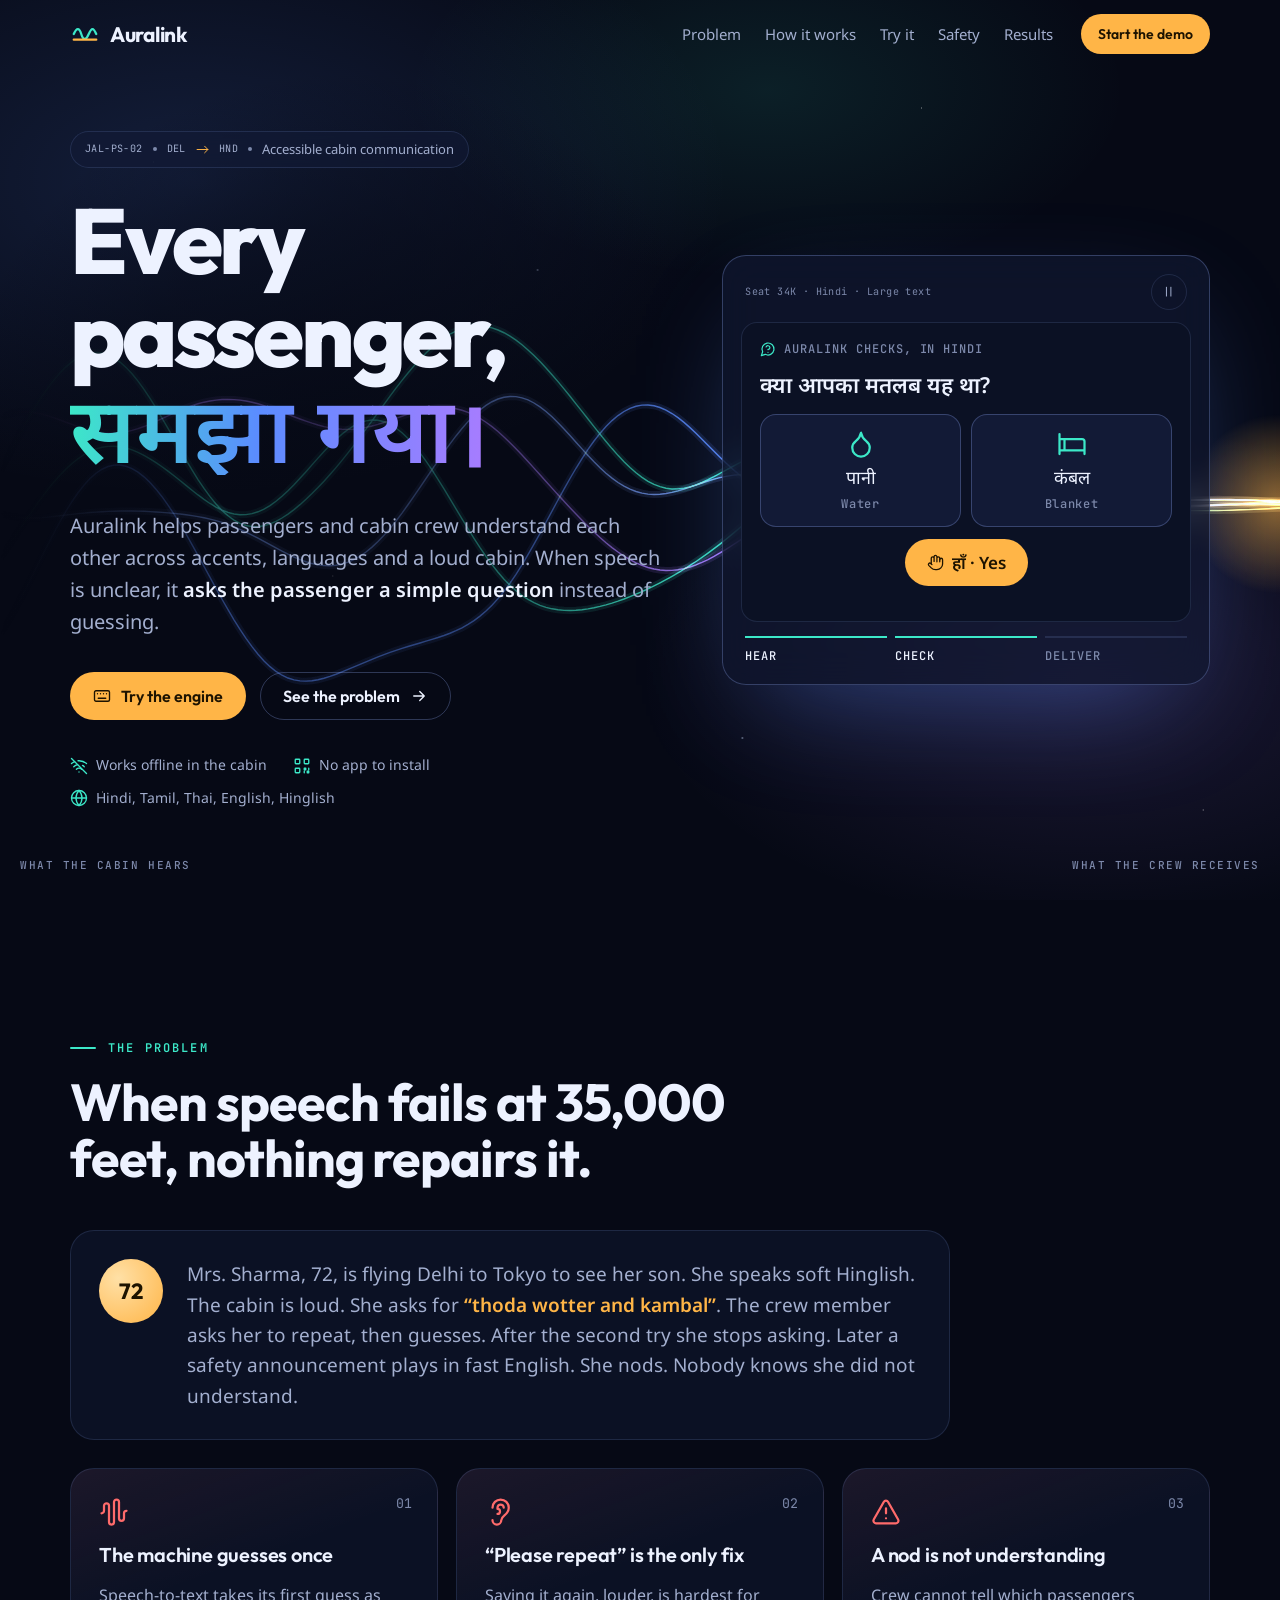
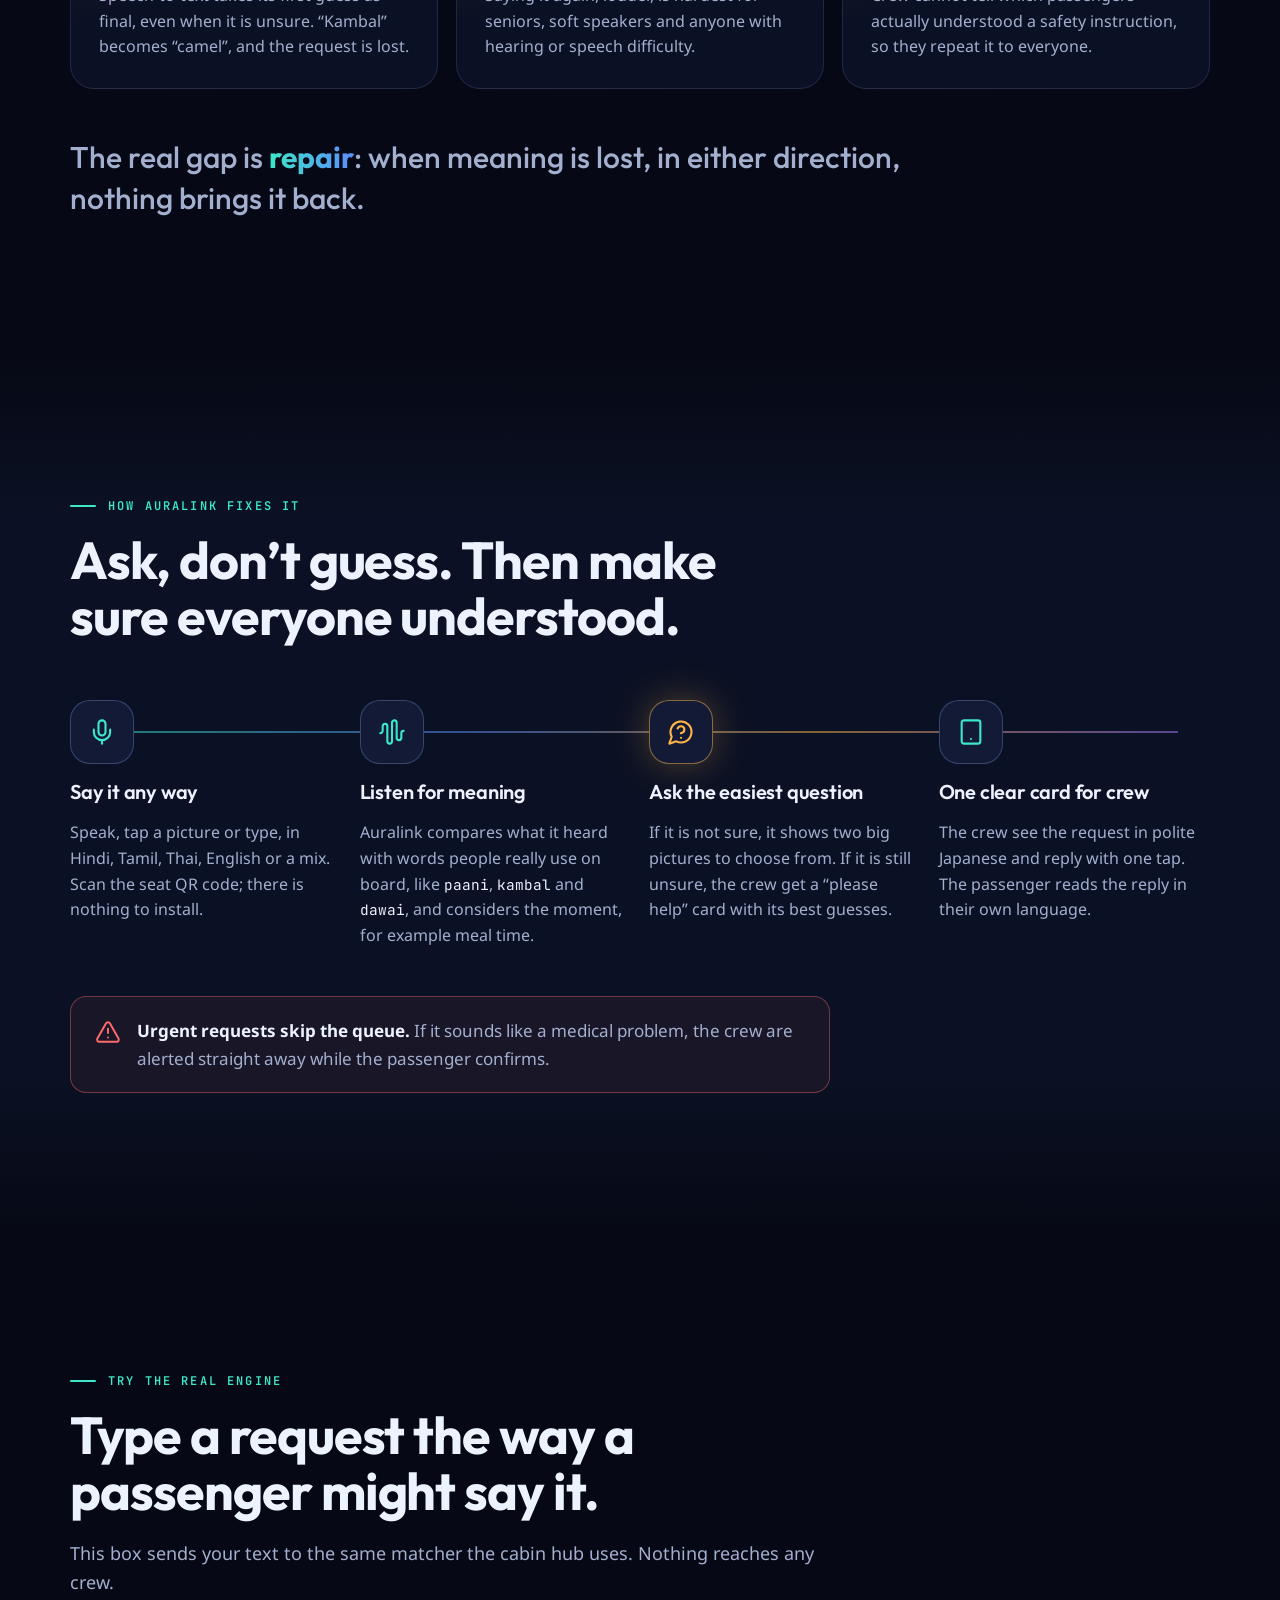
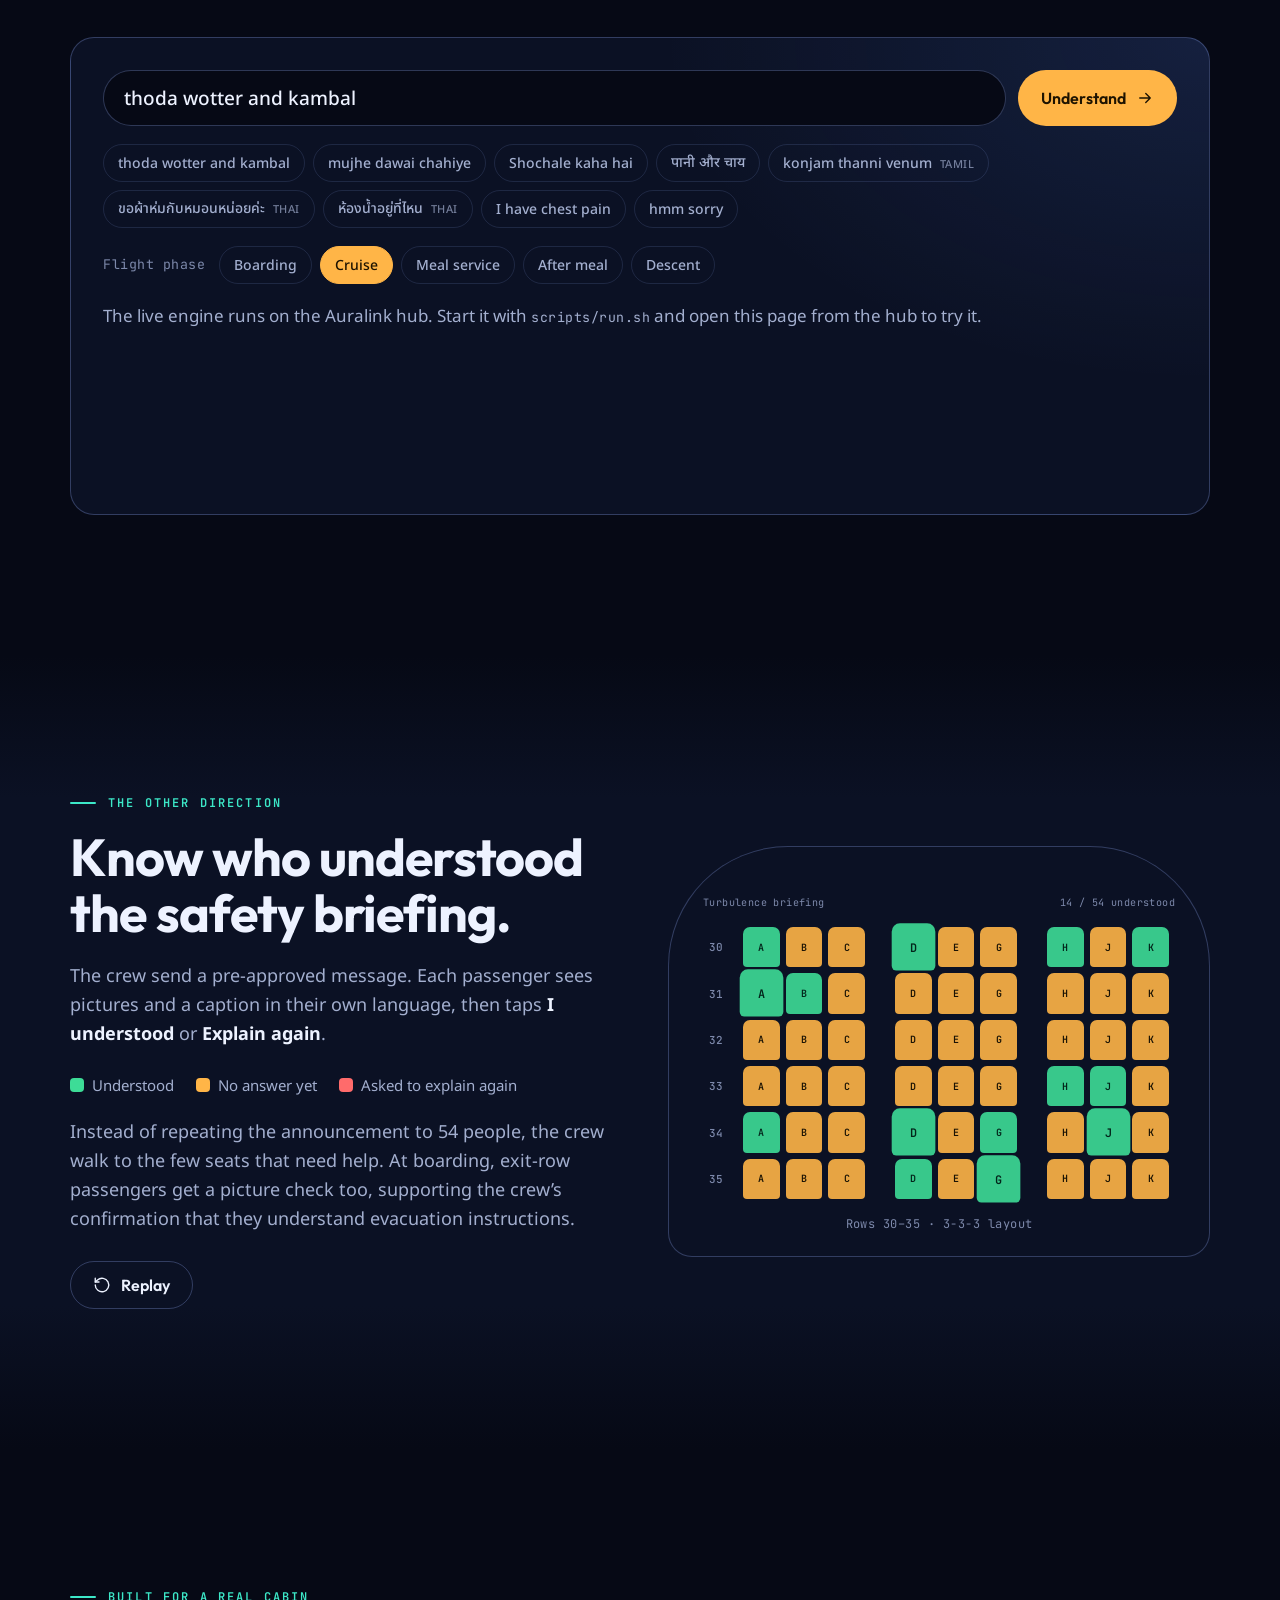
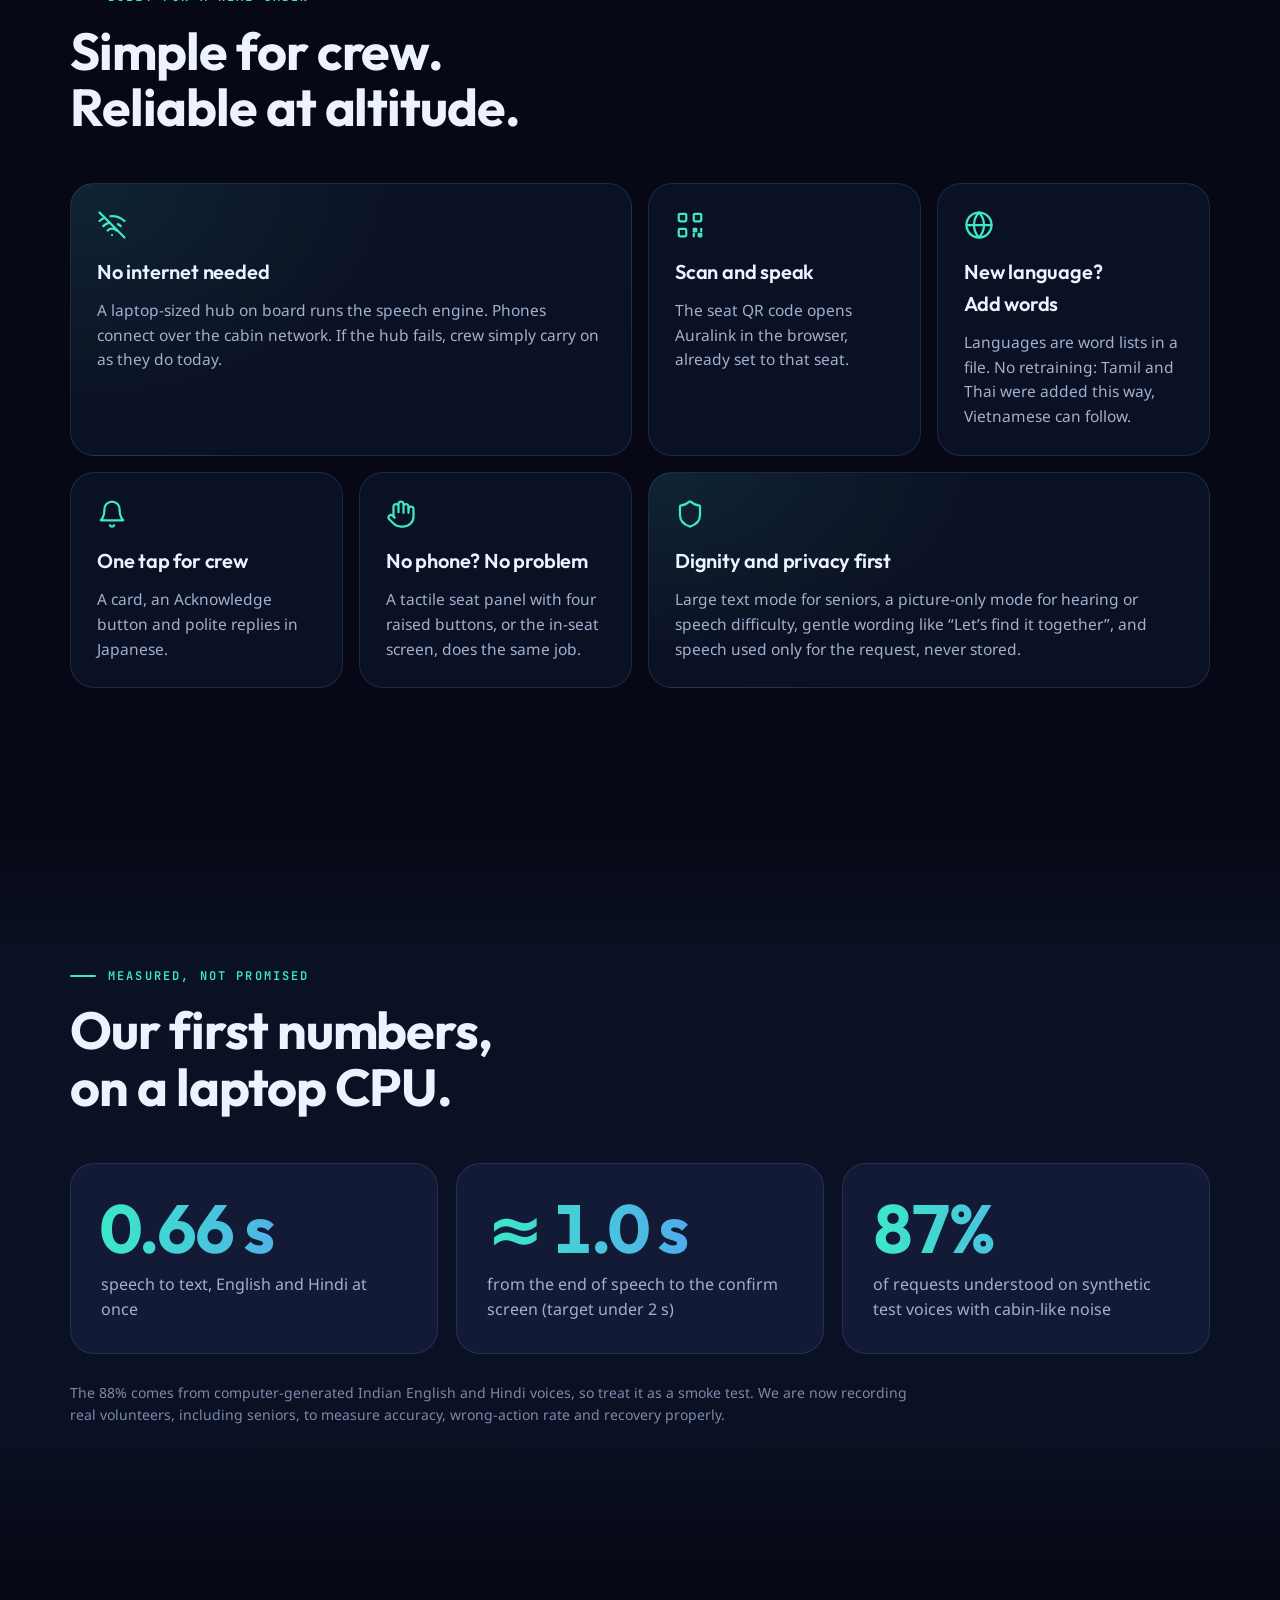
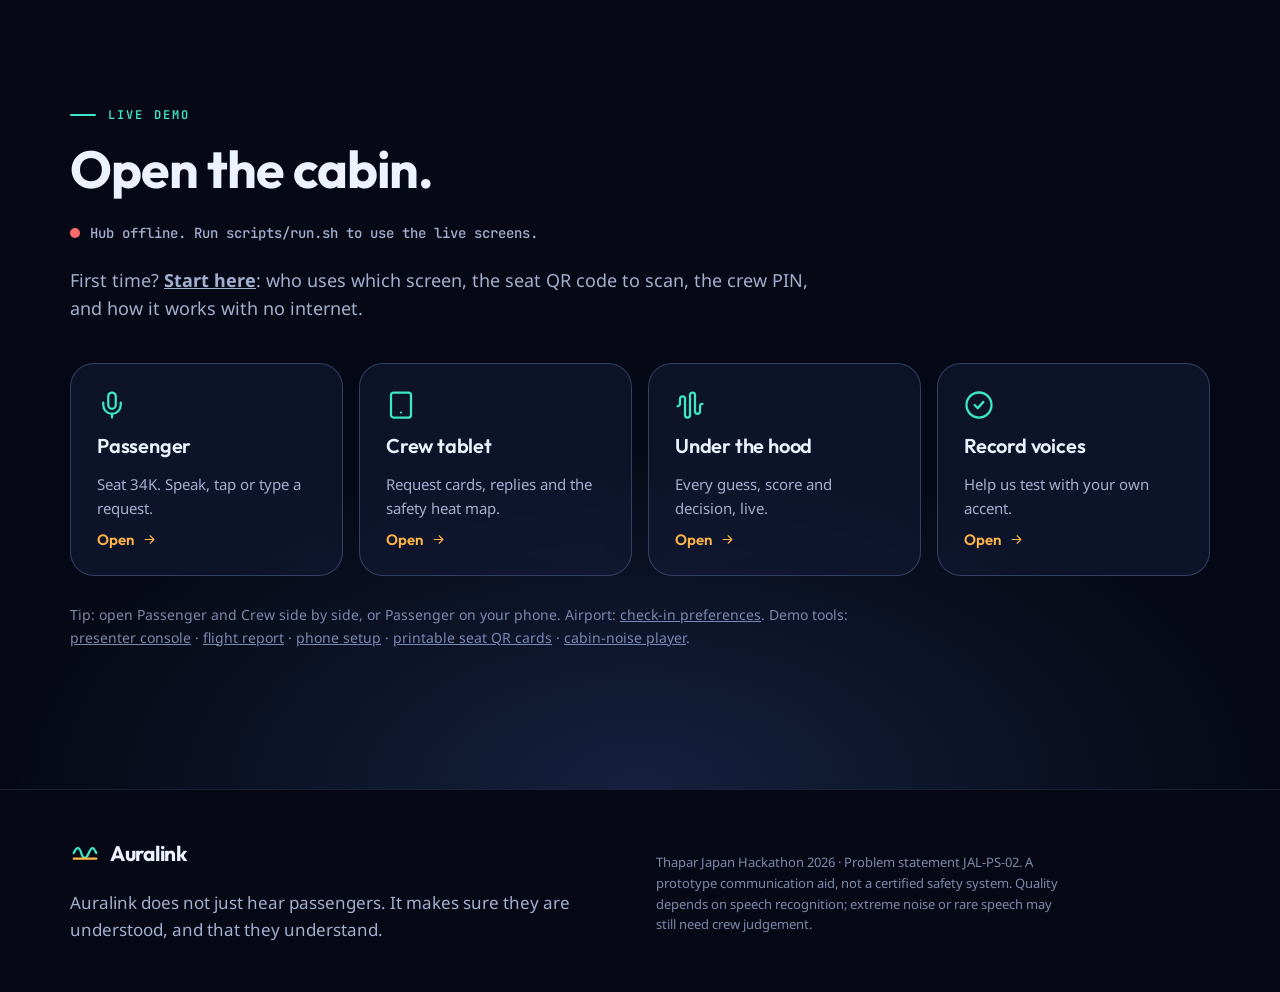
==== apps/index.html @ ac478759 "Initial commit Co-Authored-By: Claude Opus 5.5 <noreply@anthropic.com>" ====
<!doctype html>
<html lang="en">
<head>
  <meta charset="utf-8">
  <meta name="viewport" content="width=device-width, initial-scale=1, viewport-fit=cover">
  <title>Auralink · Every passenger, understood</title>
  <meta name="description" content="Auralink helps airline passengers and cabin crew understand each other across accents, languages and cabin noise. When speech is unclear, it asks instead of guessing.">
  <meta name="theme-color" content="#060915">
  <link rel="stylesheet" href="fonts/fonts.css">
  <link rel="stylesheet" href="landing.css">
</head>
<body>

<!-- icon sprite (Lucide-style strokes) -->
<svg width="0" height="0" style="position:absolute" aria-hidden="true">
  <defs>
    <symbol id="i-mic" viewBox="0 0 24 24"><path d="M12 2a3 3 0 0 0-3 3v7a3 3 0 0 0 6 0V5a3 3 0 0 0-3-3Z"/><path d="M19 10v2a7 7 0 0 1-14 0v-2"/><path d="M12 19v3"/></symbol>
    <symbol id="i-grid" viewBox="0 0 24 24"><rect x="3" y="3" width="7" height="7" rx="1.5"/><rect x="14" y="3" width="7" height="7" rx="1.5"/><rect x="3" y="14" width="7" height="7" rx="1.5"/><rect x="14" y="14" width="7" height="7" rx="1.5"/></symbol>
    <symbol id="i-keyboard" viewBox="0 0 24 24"><rect x="2" y="5" width="20" height="14" rx="2"/><path d="M6 9h.01M10 9h.01M14 9h.01M18 9h.01M7 15h10"/></symbol>
    <symbol id="i-wave" viewBox="0 0 24 24"><path d="M2 13a2 2 0 0 0 2-2V7a2 2 0 0 1 4 0v13a2 2 0 0 0 4 0V4a2 2 0 0 1 4 0v13a2 2 0 0 0 4 0v-4a2 2 0 0 1 2-2"/></symbol>
    <symbol id="i-question" viewBox="0 0 24 24"><path d="M7.9 20A9 9 0 1 0 4 16.1L2 22Z"/><path d="M9.1 9a3 3 0 0 1 5.8 1c0 2-3 3-3 3"/><path d="M12 17h.01"/></symbol>
    <symbol id="i-check" viewBox="0 0 24 24"><circle cx="12" cy="12" r="10"/><path d="m8.5 12 2.5 2.5 4.5-5"/></symbol>
    <symbol id="i-tablet" viewBox="0 0 24 24"><rect x="4" y="2" width="16" height="20" rx="2"/><path d="M12 18h.01"/></symbol>
    <symbol id="i-wifi-off" viewBox="0 0 24 24"><path d="M12 20h.01"/><path d="M8.5 16.4a5 5 0 0 1 7 0"/><path d="M2 8.8a15 15 0 0 1 4.2-2.6"/><path d="M22 8.8A15 15 0 0 0 10.7 5"/><path d="M5 12.9a10 10 0 0 1 5.2-2.8"/><path d="M19 12.9a10 10 0 0 0-2.3-1.6"/><path d="m2 2 20 20"/></symbol>
    <symbol id="i-qr" viewBox="0 0 24 24"><rect x="3" y="3" width="6" height="6" rx="1"/><rect x="15" y="3" width="6" height="6" rx="1"/><rect x="3" y="15" width="6" height="6" rx="1"/><path d="M15 15h2v2h-2zM19 19h2v2h-2zM15 19v2M21 15v2"/></symbol>
    <symbol id="i-globe" viewBox="0 0 24 24"><circle cx="12" cy="12" r="10"/><path d="M12 2a14.5 14.5 0 0 0 0 20 14.5 14.5 0 0 0 0-20"/><path d="M2 12h20"/></symbol>
    <symbol id="i-shield" viewBox="0 0 24 24"><path d="M20 13c0 5-3.5 7.5-7.7 9a1 1 0 0 1-.6 0C7.5 20.5 4 18 4 13V6a1 1 0 0 1 1-1c2 0 4.5-1.2 6.2-2.7a1.2 1.2 0 0 1 1.6 0C14.5 3.8 17 5 19 5a1 1 0 0 1 1 1z"/></symbol>
    <symbol id="i-bell" viewBox="0 0 24 24"><path d="M10.3 21a1.9 1.9 0 0 0 3.4 0"/><path d="M6 8a6 6 0 0 1 12 0c0 7 3 9 3 9H3s3-2 3-9"/></symbol>
    <symbol id="i-hand" viewBox="0 0 24 24"><path d="M18 11V6a2 2 0 0 0-4 0v5M14 10V4a2 2 0 0 0-4 0v6M10 10.5V6a2 2 0 0 0-4 0v8"/><path d="M18 8a2 2 0 1 1 4 0v6a8 8 0 0 1-8 8h-2c-2.8 0-4.5-.9-6-2.4l-3.6-3.6a2 2 0 0 1 2.8-2.8L7 15"/></symbol>
    <symbol id="i-ear" viewBox="0 0 24 24"><path d="M6 8.5a6.5 6.5 0 1 1 13 0c0 6-6 6-6 10a3.5 3.5 0 1 1-7 0"/><path d="M15 8.5a2.5 2.5 0 0 0-5 0v1a2 2 0 1 1 0 4"/></symbol>
    <symbol id="i-alert" viewBox="0 0 24 24"><path d="m21.7 18-8-14a2 2 0 0 0-3.5 0l-8 14A2 2 0 0 0 4 21h16a2 2 0 0 0 1.7-3"/><path d="M12 9v4M12 17h.01"/></symbol>
    <symbol id="i-arrow" viewBox="0 0 24 24"><path d="M5 12h14M13 6l6 6-6 6"/></symbol>
    <symbol id="i-play" viewBox="0 0 24 24"><path d="M7 4v16l13-8Z"/></symbol>
    <symbol id="i-pause" viewBox="0 0 24 24"><path d="M8 4v16M16 4v16"/></symbol>
    <symbol id="i-replay" viewBox="0 0 24 24"><path d="M3 12a9 9 0 1 0 3-6.7L3 8"/><path d="M3 3v5h5"/></symbol>
    <!-- intents -->
    <symbol id="i-water" viewBox="0 0 24 24"><path d="M12 22a7 7 0 0 0 7-7c0-2-1-3.9-3-5.5S12.5 5.5 12 3c-.5 2.5-2 4.9-4 6.5S5 13 5 15a7 7 0 0 0 7 7z"/></symbol>
    <symbol id="i-tea" viewBox="0 0 24 24"><path d="M17 8h1a4 4 0 1 1 0 8h-1"/><path d="M3 8h14v9a4 4 0 0 1-4 4H7a4 4 0 0 1-4-4Z"/><path d="M6 2v2M10 2v2M14 2v2"/></symbol>
    <symbol id="i-blanket" viewBox="0 0 24 24"><path d="M2 4v16M2 8h18a2 2 0 0 1 2 2v10M2 17h20M6 8v9"/></symbol>
    <symbol id="i-pillow" viewBox="0 0 24 24"><path d="M17.5 19H9a7 7 0 1 1 6.7-9h1.8a4.5 4.5 0 1 1 0 9Z"/></symbol>
    <symbol id="i-toilet" viewBox="0 0 24 24"><path d="M13 4h3a2 2 0 0 1 2 2v14M2 20h3M13 20h9M10 12v.01"/><path d="M13 4.6v16.1a1 1 0 0 1-1.2 1L5 20V5.6a2 2 0 0 1 1.5-2l4-1A2 2 0 0 1 13 4.6Z"/></symbol>
    <symbol id="i-meal" viewBox="0 0 24 24"><path d="M3 2v7c0 1.1.9 2 2 2h4a2 2 0 0 0 2-2V2M7 2v20M21 15V2a5 5 0 0 0-5 5v6c0 1.1.9 2 2 2h3Zm0 0v7"/></symbol>
    <symbol id="i-medical" viewBox="0 0 24 24"><path d="M19 14c1.5-1.5 3-3.2 3-5.5A5.5 5.5 0 0 0 16.5 3c-1.8 0-3 .5-4.5 2-1.5-1.5-2.7-2-4.5-2A5.5 5.5 0 0 0 2 8.5c0 2.3 1.5 4 3 5.5l7 7Z"/><path d="M3.2 12h6.3l.5-1 2 4.5 2-7 1.5 3.5h5.3"/></symbol>
    <symbol id="i-call_crew" viewBox="0 0 24 24"><path d="M10.3 21a1.9 1.9 0 0 0 3.4 0"/><path d="M6 8a6 6 0 0 1 12 0c0 7 3 9 3 9H3s3-2 3-9"/></symbol>
  </defs>
</svg>

<a class="skip" href="#main">Skip to content</a>

<header class="nav" id="nav">
  <div class="wrap nav-inner">
    <a class="brand" href="#top" aria-label="Auralink home">
      <svg class="brand-mark" viewBox="0 0 32 32" aria-hidden="true">
        <path d="M4 16c3-7 6-7 8 0s5 7 8 0 5-7 8 0" class="bm-wave"/>
        <path d="M4 22h24" class="bm-line"/>
      </svg>
      <span>Auralink</span>
    </a>
    <nav aria-label="Sections">
      <a href="#problem">Problem</a>
      <a href="#solution">How it works</a>
      <a href="#try">Try it</a>
      <a href="#safety">Safety</a>
      <a href="#proof">Results</a>
    </nav>
    <a class="btn btn-call btn-sm" href="start.html">Start the demo</a>
  </div>
</header>

<main id="main">

  <!-- HERO -->
  <section class="hero" id="top">
    <canvas class="aurora" id="aurora" aria-hidden="true"></canvas>
    <div class="hero-scale" aria-hidden="true">
      <span>What the cabin hears</span>
      <span>What the crew receives</span>
    </div>
    <div class="wrap hero-grid">
      <div class="hero-copy">
        <p class="flight-strip"><span class="mono">JAL-PS-02</span><span class="dot"></span><span class="mono">DEL</span>
          <svg class="fs-plane" viewBox="0 0 24 24" aria-hidden="true"><path d="M2 12h20M16 6l6 6-6 6"/></svg>
          <span class="mono">HND</span><span class="dot"></span>Accessible cabin communication</p>
        <h1>
          <span class="h1-line">Every passenger,</span>
          <span class="h1-rotor" aria-live="off">
            <span class="rotor-word is-on" lang="en">understood.</span>
            <span class="rotor-word" lang="hi">समझा गया।</span>
            <span class="rotor-word" lang="ja">伝わる。</span>
            <span class="rotor-word" lang="th">เข้าใจแล้ว</span>
            <span class="rotor-word" lang="vi">được hiểu.</span>
            <span class="rotor-word" lang="id">dimengerti.</span>
          </span>
        </h1>
        <p class="lede">Auralink helps passengers and cabin crew understand each other across accents, languages and a
          loud cabin. When speech is unclear, it <strong>asks the passenger a simple question</strong> instead of guessing.</p>
        <div class="hero-cta">
          <a class="btn btn-call" href="#try"><svg><use href="#i-keyboard"/></svg>Try the engine</a>
          <a class="btn btn-ghost" href="#problem">See the problem<svg><use href="#i-arrow"/></svg></a>
        </div>
        <ul class="hero-points">
          <li><svg><use href="#i-wifi-off"/></svg>Works offline in the cabin</li>
          <li><svg><use href="#i-qr"/></svg>No app to install</li>
          <li><svg><use href="#i-globe"/></svg>Hindi, Tamil, Thai, English, Hinglish</li>
        </ul>
      </div>

      <!-- animated passenger -> crew story -->
      <figure class="story" id="story" aria-label="Example: a passenger asks for water and a blanket">
        <div class="story-head">
          <span class="mono">Seat 34K · Hindi · Large text</span>
          <button class="icon-btn" id="storyToggle" aria-label="Pause animation"><svg><use href="#i-pause"/></svg></button>
        </div>
        <div class="story-stage">
          <div class="st st-hear">
            <div class="st-label"><svg><use href="#i-mic"/></svg>Passenger says</div>
            <div class="bars" aria-hidden="true"><i></i><i></i><i></i><i></i><i></i><i></i><i></i><i></i><i></i><i></i><i></i><i></i></div>
            <p class="st-quote" lang="hi-Latn">“Madam, thoda <mark>wotter</mark> and <mark>kambal</mark>…”</p>
            <p class="st-asr"><span class="mono">Speech-to-text:</span> “thoda water and <s>camel</s>”</p>
          </div>
          <div class="st st-ask">
            <div class="st-label"><svg><use href="#i-question"/></svg>Auralink checks, in Hindi</div>
            <p class="st-q" lang="hi">क्या आपका मतलब यह था?</p>
            <div class="chips">
              <span class="chip"><svg><use href="#i-water"/></svg><span lang="hi">पानी</span><b>Water</b></span>
              <span class="chip"><svg><use href="#i-blanket"/></svg><span lang="hi">कंबल</span><b>Blanket</b></span>
            </div>
            <div class="tap"><svg><use href="#i-hand"/></svg>हाँ · Yes</div>
          </div>
          <div class="st st-crew">
            <div class="st-label"><svg><use href="#i-tablet"/></svg>Crew tablet, in Japanese</div>
            <div class="crew-card"><svg><use href="#i-water"/></svg><span lang="ja">お水をご希望です</span><span class="pill ok">34K</span></div>
            <div class="crew-card"><svg><use href="#i-blanket"/></svg><span lang="ja">毛布をご希望です</span><span class="pill ok">34K</span></div>
            <p class="st-reply"><span lang="ja">ただいまお持ちいたします。</span> → <span lang="hi">अभी लेकर आ रहे हैं।</span></p>
          </div>
        </div>
        <ol class="story-steps" aria-hidden="true"><li>Hear</li><li>Check</li><li>Deliver</li></ol>
      </figure>
    </div>
  </section>

  <!-- PROBLEM -->
  <section class="section" id="problem">
    <div class="wrap">
      <p class="eyebrow">The problem</p>
      <h2>When speech fails at 35,000 feet, nothing repairs it.</h2>
      <div class="persona reveal">
        <div class="persona-avatar" aria-hidden="true">72</div>
        <p>Mrs. Sharma, 72, is flying Delhi to Tokyo to see her son. She speaks soft Hinglish. The cabin is loud.
          She asks for <em>“thoda wotter and kambal”</em>. The crew member asks her to repeat, then guesses.
          After the second try she stops asking. Later a safety announcement plays in fast English.
          She nods. Nobody knows she did not understand.</p>
      </div>
      <div class="fails">
        <article class="fail reveal">
          <span class="fail-n mono">01</span>
          <svg class="fail-icon"><use href="#i-wave"/></svg>
          <h3>The machine guesses once</h3>
          <p>Speech-to-text takes its first guess as final, even when it is unsure. “Kambal” becomes “camel”, and the request is lost.</p>
        </article>
        <article class="fail reveal">
          <span class="fail-n mono">02</span>
          <svg class="fail-icon"><use href="#i-ear"/></svg>
          <h3>“Please repeat” is the only fix</h3>
          <p>Saying it again, louder, is hardest for seniors, soft speakers and anyone with hearing or speech difficulty.</p>
        </article>
        <article class="fail reveal">
          <span class="fail-n mono">03</span>
          <svg class="fail-icon"><use href="#i-alert"/></svg>
          <h3>A nod is not understanding</h3>
          <p>Crew cannot tell which passengers actually understood a safety instruction, so they repeat it to everyone.</p>
        </article>
      </div>
      <p class="reframe reveal">The real gap is <strong>repair</strong>: when meaning is lost, in either direction, nothing brings it back.</p>
    </div>
  </section>

  <!-- SOLUTION -->
  <section class="section section-alt" id="solution">
    <div class="wrap">
      <p class="eyebrow">How Auralink fixes it</p>
      <h2>Ask, don’t guess. Then make sure everyone understood.</h2>
      <ol class="flow">
        <li class="flow-step reveal">
          <div class="flow-icon"><svg><use href="#i-mic"/></svg></div>
          <h3>Say it any way</h3>
          <p>Speak, tap a picture or type, in Hindi, Tamil, Thai, English or a mix. Scan the seat QR code; there is nothing to install.</p>
        </li>
        <li class="flow-step reveal">
          <div class="flow-icon"><svg><use href="#i-wave"/></svg></div>
          <h3>Listen for meaning</h3>
          <p>Auralink compares what it heard with words people really use on board, like <em>paani</em>, <em>kambal</em> and <em>dawai</em>, and considers the moment, for example meal time.</p>
        </li>
        <li class="flow-step reveal">
          <div class="flow-icon flow-icon-call"><svg><use href="#i-question"/></svg></div>
          <h3>Ask the easiest question</h3>
          <p>If it is not sure, it shows two big pictures to choose from. If it is still unsure, the crew get a “please help” card with its best guesses.</p>
        </li>
        <li class="flow-step reveal">
          <div class="flow-icon"><svg><use href="#i-tablet"/></svg></div>
          <h3>One clear card for crew</h3>
          <p>The crew see the request in polite Japanese and reply with one tap. The passenger reads the reply in their own language.</p>
        </li>
      </ol>
      <div class="urgent-note reveal">
        <svg><use href="#i-alert"/></svg>
        <p><strong>Urgent requests skip the queue.</strong> If it sounds like a medical problem, the crew are alerted
          straight away while the passenger confirms.</p>
      </div>
    </div>
  </section>

  <!-- TRY IT (live engine) -->
  <section class="section" id="try">
    <div class="wrap">
      <p class="eyebrow">Try the real engine</p>
      <h2>Type a request the way a passenger might say it.</h2>
      <p class="sub">This box sends your text to the same matcher the cabin hub uses. Nothing reaches any crew.</p>
      <div class="lab reveal">
        <form class="lab-input" id="tryForm">
          <label for="tryText" class="sr-only">Passenger request</label>
          <input id="tryText" autocomplete="off" maxlength="200" value="thoda wotter and kambal" spellcheck="false">
          <button class="btn btn-call" type="submit">Understand<svg><use href="#i-arrow"/></svg></button>
        </form>
        <div class="lab-examples" role="group" aria-label="Examples">
          <button data-try="thoda wotter and kambal">thoda wotter and kambal</button>
          <button data-try="mujhe dawai chahiye">mujhe dawai chahiye</button>
          <button data-try="Shochale kaha hai">Shochale kaha hai</button>
          <button data-try="पानी और चाय" lang="hi">पानी और चाय</button>
          <button data-try="konjam thanni venum">konjam thanni venum <small>Tamil</small></button>
          <button data-try="ขอผ้าห่มกับหมอนหน่อยค่ะ" lang="th">ขอผ้าห่มกับหมอนหน่อยค่ะ <small lang="en">Thai</small></button>
          <button data-try="ห้องน้ำอยู่ที่ไหน" lang="th">ห้องน้ำอยู่ที่ไหน <small lang="en">Thai</small></button>
          <button data-try="I have chest pain">I have chest pain</button>
          <button data-try="hmm sorry">hmm sorry</button>
        </div>
        <div class="lab-phase" role="radiogroup" aria-label="Flight phase">
          <span class="mono">Flight phase</span>
          <button role="radio" aria-checked="false" data-phase="boarding">Boarding</button>
          <button role="radio" aria-checked="true" data-phase="cruise">Cruise</button>
          <button role="radio" aria-checked="false" data-phase="meal">Meal service</button>
          <button role="radio" aria-checked="false" data-phase="post_meal">After meal</button>
          <button role="radio" aria-checked="false" data-phase="descent">Descent</button>
        </div>
        <div class="lab-out" id="tryOut" aria-live="polite"></div>
      </div>
    </div>
  </section>

  <!-- SAFETY LOOP -->
  <section class="section section-alt" id="safety">
    <div class="wrap safety-grid">
      <div>
        <p class="eyebrow">The other direction</p>
        <h2>Know who understood the safety briefing.</h2>
        <p class="sub">The crew send a pre-approved message. Each passenger sees pictures and a caption in their own
          language, then taps <strong>I understood</strong> or <strong>Explain again</strong>.</p>
        <ul class="legend">
          <li><i class="sw sw-ok"></i>Understood</li>
          <li><i class="sw sw-wait"></i>No answer yet</li>
          <li><i class="sw sw-bad"></i>Asked to explain again</li>
        </ul>
        <p class="sub">Instead of repeating the announcement to 54 people, the crew walk to the few seats that need help.
          At boarding, exit-row passengers get a picture check too, supporting the crew’s confirmation that they understand evacuation instructions.</p>
        <button class="btn btn-ghost" id="seatReplay"><svg><use href="#i-replay"/></svg>Replay</button>
      </div>
      <figure class="cabin reveal" aria-label="Cabin seat map: most seats turn green as passengers confirm, two stay red">
        <div class="cabin-top"><span class="mono">Turbulence briefing</span><span class="mono" id="seatCount">0 / 54 understood</span></div>
        <div class="seatmap" id="seatmap"></div>
        <figcaption class="mono">Rows 30–35 · 3-3-3 layout</figcaption>
      </figure>
    </div>
  </section>

  <!-- BUILT FOR THE CABIN -->
  <section class="section" id="cabin">
    <div class="wrap">
      <p class="eyebrow">Built for a real cabin</p>
      <h2>Simple for crew. Reliable at altitude.</h2>
      <div class="bento">
        <article class="tile tile-wide reveal">
          <svg><use href="#i-wifi-off"/></svg>
          <h3>No internet needed</h3>
          <p>A laptop-sized hub on board runs the speech engine. Phones connect over the cabin network. If the hub fails, crew simply carry on as they do today.</p>
        </article>
        <article class="tile reveal">
          <svg><use href="#i-qr"/></svg>
          <h3>Scan and speak</h3>
          <p>The seat QR code opens Auralink in the browser, already set to that seat.</p>
        </article>
        <article class="tile reveal">
          <svg><use href="#i-globe"/></svg>
          <h3>New language? Add words</h3>
          <p>Languages are word lists in a file. No retraining: Tamil and Thai were added this way, Vietnamese can follow.</p>
        </article>
        <article class="tile reveal">
          <svg><use href="#i-bell"/></svg>
          <h3>One tap for crew</h3>
          <p>A card, an Acknowledge button and polite replies in Japanese.</p>
        </article>
        <article class="tile reveal">
          <svg><use href="#i-hand"/></svg>
          <h3>No phone? No problem</h3>
          <p>A tactile seat panel with four raised buttons, or the in-seat screen, does the same job.</p>
        </article>
        <article class="tile tile-wide reveal">
          <svg><use href="#i-shield"/></svg>
          <h3>Dignity and privacy first</h3>
          <p>Large text mode for seniors, a picture-only mode for hearing or speech difficulty, gentle wording like “Let’s find it together”, and speech used only for the request, never stored.</p>
        </article>
      </div>
    </div>
  </section>

  <!-- PROOF -->
  <section class="section section-alt" id="proof">
    <div class="wrap">
      <p class="eyebrow">Measured, not promised</p>
      <h2>Our first numbers, on a laptop CPU.</h2>
      <div class="stats">
        <div class="stat reveal"><b data-count="0.67" data-suffix=" s">0.67 s</b><span>speech to text, English and Hindi at once</span></div>
        <div class="stat reveal"><b data-count="1.0" data-prefix="≈ " data-suffix=" s">≈ 1.0 s</b><span>from the end of speech to the confirm screen (target under 2 s)</span></div>
        <div class="stat reveal"><b data-count="88" data-suffix="%">88%</b><span>of requests understood on synthetic test voices with cabin-like noise</span></div>
      </div>
      <p class="note reveal">The 88% comes from computer-generated Indian English and Hindi voices, so treat it as a smoke test.
        We are now recording real volunteers, including seniors, to measure accuracy, wrong-action rate and recovery properly.</p>
    </div>
  </section>

  <!-- LAUNCH -->
  <section class="section launch" id="launch">
    <div class="wrap">
      <p class="eyebrow">Live demo</p>
      <h2>Open the cabin.</h2>
      <p class="sub"><span class="status" id="hubStatus"><i></i><span>Checking the hub…</span></span></p>
      <p class="sub">First time? <a href="start.html"><b>Start here</b></a>: who uses which screen, the seat QR code to scan, the crew PIN, and how it works with no internet.</p>
      <div class="launch-grid">
        <a class="launch-card reveal" href="passenger.html?seat=34K">
          <svg><use href="#i-mic"/></svg><h3>Passenger</h3><p>Seat 34K. Speak, tap or type a request.</p><span class="go">Open<svg><use href="#i-arrow"/></svg></span>
        </a>
        <a class="launch-card reveal" href="crew.html">
          <svg><use href="#i-tablet"/></svg><h3>Crew tablet</h3><p>Request cards, replies and the safety heat map.</p><span class="go">Open<svg><use href="#i-arrow"/></svg></span>
        </a>
        <a class="launch-card reveal" href="judge.html">
          <svg><use href="#i-wave"/></svg><h3>Under the hood</h3><p>Every guess, score and decision, live.</p><span class="go">Open<svg><use href="#i-arrow"/></svg></span>
        </a>
        <a class="launch-card reveal" href="record.html">
          <svg><use href="#i-check"/></svg><h3>Record voices</h3><p>Help us test with your own accent.</p><span class="go">Open<svg><use href="#i-arrow"/></svg></span>
        </a>
      </div>
      <p class="note">Tip: open Passenger and Crew side by side, or Passenger on your phone.
        Airport: <a href="checkin.html">check-in preferences</a>. Demo tools: <a href="presenter.html">presenter console</a> · <a href="report.html">flight report</a> · <a href="phone-setup.html">phone setup</a> · <a href="seats.html">printable seat QR cards</a> · <a href="noise.html">cabin-noise player</a>.</p>
    </div>
  </section>
</main>

<footer class="foot">
  <div class="wrap foot-inner">
    <div>
      <a class="brand" href="#top"><svg class="brand-mark" viewBox="0 0 32 32" aria-hidden="true"><path d="M4 16c3-7 6-7 8 0s5 7 8 0 5-7 8 0" class="bm-wave"/><path d="M4 22h24" class="bm-line"/></svg><span>Auralink</span></a>
      <p>Auralink does not just hear passengers. It makes sure they are understood, and that they understand.</p>
    </div>
    <p class="foot-small">Thapar Japan Hackathon 2026 · Problem statement JAL-PS-02. A prototype communication aid,
      not a certified safety system. Quality depends on speech recognition; extreme noise or rare speech may still need crew judgement.</p>
  </div>
</footer>

<script src="landing.js" type="module"></script>
</body>
</html>
---- apps/fonts/fonts.css ----
/* Fonts served by the hub itself, so every screen looks the same with no internet (in the air).
 * Variable fonts from Fontsource 5.3.0 (@fontsource-variable/*), SIL Open Font License 1.1: see OFL.txt.
 * Each file only loads when a page shows characters in its unicode-range, so a Hindi page never
 * downloads Thai. Japanese uses the device's own font (Hiragino on Apple, Noto Sans CJK on Android):
 * a Japanese web font is 5+ MB per weight. */

@font-face {
  font-family: "Outfit";
  font-style: normal;
  font-display: swap;
  font-weight: 100 900;
  src: url("outfit-latin.woff2") format("woff2");
  unicode-range: U+0000-00FF,U+0131,U+0152-0153,U+02BB-02BC,U+02C6,U+02DA,U+02DC,U+0304,U+0308,U+0329,U+2000-206F,U+20AC,U+2122,U+2191,U+2193,U+2212,U+2215,U+FEFF,U+FFFD;
}

@font-face {
  font-family: "Noto Sans";
  font-style: normal;
  font-display: swap;
  font-weight: 100 900;
  src: url("noto-sans-latin.woff2") format("woff2");
  unicode-range: U+0000-00FF,U+0131,U+0152-0153,U+02BB-02BC,U+02C6,U+02DA,U+02DC,U+0304,U+0308,U+0329,U+2000-206F,U+20AC,U+2122,U+2191,U+2193,U+2212,U+2215,U+FEFF,U+FFFD;
}

@font-face {
  font-family: "Noto Sans";
  font-style: normal;
  font-display: swap;
  font-weight: 100 900;
  src: url("noto-sans-latin-ext.woff2") format("woff2");
  unicode-range: U+0100-02BA,U+02BD-02C5,U+02C7-02CC,U+02CE-02D7,U+02DD-02FF,U+0304,U+0308,U+0329,U+1D00-1DBF,U+1E00-1E9F,U+1EF2-1EFF,U+2020,U+20A0-20AB,U+20AD-20C0,U+2113,U+2C60-2C7F,U+A720-A7FF;
}

@font-face {
  font-family: "Noto Sans";
  font-style: normal;
  font-display: swap;
  font-weight: 100 900;
  src: url("noto-sans-devanagari.woff2") format("woff2");
  unicode-range: U+0900-097F,U+1CD0-1CF9,U+200C-200D,U+20A8,U+20B9,U+20F0,U+25CC,U+A830-A839,U+A8E0-A8FF,U+11B00-11B09;
}

@font-face {
  font-family: "Noto Sans";
  font-style: normal;
  font-display: swap;
  font-weight: 100 900;
  src: url("noto-sans-tamil.woff2") format("woff2");
  unicode-range: U+0964-0965,U+0B82-0BFA,U+200C-200D,U+20B9,U+25CC;
}

@font-face {
  font-family: "Noto Sans";
  font-style: normal;
  font-display: swap;
  font-weight: 100 900;
  src: url("noto-sans-thai.woff2") format("woff2");
  unicode-range: U+02D7,U+0303,U+0331,U+0E01-0E5B,U+200C-200D,U+25CC;
}

@font-face {
  font-family: "Noto Sans Devanagari";
  font-style: normal;
  font-display: swap;
  font-weight: 100 900;
  src: url("noto-sans-devanagari.woff2") format("woff2");
  unicode-range: U+0900-097F,U+1CD0-1CF9,U+200C-200D,U+20A8,U+20B9,U+20F0,U+25CC,U+A830-A839,U+A8E0-A8FF,U+11B00-11B09;
}

@font-face {
  font-family: "Noto Sans Tamil";
  font-style: normal;
  font-display: swap;
  font-weight: 100 900;
  src: url("noto-sans-tamil.woff2") format("woff2");
  unicode-range: U+0964-0965,U+0B82-0BFA,U+200C-200D,U+20B9,U+25CC;
}

@font-face {
  font-family: "Noto Sans Thai";
  font-style: normal;
  font-display: swap;
  font-weight: 100 900;
  src: url("noto-sans-thai.woff2") format("woff2");
  unicode-range: U+02D7,U+0303,U+0331,U+0E01-0E5B,U+200C-200D,U+25CC;
}

@font-face {
  font-family: "JetBrains Mono";
  font-style: normal;
  font-display: swap;
  font-weight: 100 800;
  src: url("jetbrains-mono-latin.woff2") format("woff2");
  unicode-range: U+0000-00FF,U+0131,U+0152-0153,U+02BB-02BC,U+02C6,U+02DA,U+02DC,U+0304,U+0308,U+0329,U+2000-206F,U+20AC,U+2122,U+2191,U+2193,U+2212,U+2215,U+FEFF,U+FFFD;
}
---- apps/landing.css ----
/* Auralink landing page.
   Concept: a night flight seen through the cabin window. Aurora ribbons (teal, blue, violet) carry
   the story from noise to meaning; amber is the cabin call-light and marks every action.
   Deliberately dark-only: it is a night cabin. All colours are tokens below. */
:root {
  --night-0: #060915;
  --night-1: #0b1124;
  --night-2: #121a36;
  --night-3: #1a2447;
  --line: rgba(150, 175, 255, 0.14);
  --line-strong: rgba(150, 175, 255, 0.28);
  --ink: #edf2ff;
  --ink-dim: #a3afcf;
  --ink-faint: #7d89ab;
  --aurora-1: #3ce8c8;
  --aurora-2: #5b8cff;
  --aurora-3: #a87cff;
  --call: #ffb547;
  --call-ink: #1d1300;
  --ok: #3ddc97;
  --bad: #ff6b6b;
  --glass: rgba(18, 26, 54, 0.62);

  --display: "Outfit", "Noto Sans", system-ui, sans-serif;
  --body: "Noto Sans", "Noto Sans Devanagari", "Noto Sans JP", "Hiragino Sans", "Hiragino Kaku Gothic ProN", "Yu Gothic", "Noto Sans CJK JP", system-ui, sans-serif;
  --mono: "JetBrains Mono", ui-monospace, Menlo, monospace;

  --r-sm: 10px;
  --r-md: 16px;
  --r-lg: 24px;
  --ease: cubic-bezier(.2, .8, .2, 1);
  color-scheme: dark;
}

* { box-sizing: border-box; }
[hidden] { display: none !important; }
html { scroll-behavior: smooth; scroll-padding-top: 84px; }
body {
  margin: 0; background: var(--night-0); color: var(--ink); font-family: var(--body);
  font-size: 17px; line-height: 1.6; -webkit-font-smoothing: antialiased; overflow-x: hidden;
}
h1, h2, h3 { font-family: var(--display); margin: 0; text-wrap: balance; letter-spacing: -0.02em; }
h2 { font-size: clamp(30px, 4.4vw, 52px); line-height: 1.08; font-weight: 700; max-width: 20ch; }
h3 { font-size: 20px; font-weight: 600; letter-spacing: -0.01em; }
p { margin: 0; }
a { color: inherit; }
svg { width: 1em; height: 1em; fill: none; stroke: currentColor; stroke-width: 1.8; stroke-linecap: round; stroke-linejoin: round; flex: none; }
.mono { font-family: var(--mono); font-size: 0.78em; letter-spacing: 0.04em; }
.sr-only { position: absolute; width: 1px; height: 1px; overflow: hidden; clip: rect(0 0 0 0); white-space: nowrap; }
:focus-visible { outline: 3px solid var(--call); outline-offset: 3px; border-radius: 6px; }

.wrap {
  max-width: 1180px; margin: 0 auto;
  padding-left: max(20px, env(safe-area-inset-left, 0px)); padding-right: max(20px, env(safe-area-inset-right, 0px));
}
.skip { position: absolute; left: 12px; top: -60px; z-index: 100; background: var(--call); color: var(--call-ink); padding: 10px 14px; border-radius: var(--r-sm); font-weight: 600; }
.skip:focus { top: 12px; }

/* buttons */
.btn {
  display: inline-flex; align-items: center; gap: 10px; min-height: 48px; padding: 0 22px; border-radius: 999px;
  font: 600 16px/1 var(--display); text-decoration: none; cursor: pointer; border: 1px solid transparent;
  transition: transform .2s var(--ease), box-shadow .2s var(--ease), background .2s, border-color .2s;
}
.btn svg { font-size: 18px; }
.btn-sm { min-height: 40px; padding: 0 16px; font-size: 14px; }
.btn-call { background: var(--call); color: var(--call-ink); box-shadow: 0 0 0 0 rgba(255, 181, 71, .5); }
.btn-call:hover { transform: translateY(-1px); box-shadow: 0 8px 30px -6px rgba(255, 181, 71, .55); }
.btn-ghost { background: transparent; color: var(--ink); border-color: var(--line-strong); }
.btn-ghost:hover { border-color: var(--ink-dim); background: rgba(255, 255, 255, .04); }
.icon-btn { width: 36px; height: 36px; display: grid; place-items: center; border-radius: 50%; border: 1px solid var(--line); background: transparent; color: var(--ink-dim); cursor: pointer; }
.icon-btn:hover { color: var(--ink); border-color: var(--line-strong); }

/* nav */
.nav {
  position: fixed; inset: 0 0 auto 0; z-index: 50; padding-top: env(safe-area-inset-top, 0px);
  transition: background .3s, border-color .3s, backdrop-filter .3s; border-bottom: 1px solid transparent;
}
.nav.is-scrolled { background: rgba(6, 9, 21, .72); backdrop-filter: blur(14px); border-bottom-color: var(--line); }
.nav-inner { display: flex; align-items: center; gap: 28px; height: 68px; }
.brand { display: inline-flex; align-items: center; gap: 10px; text-decoration: none; font: 700 21px var(--display); letter-spacing: -0.02em; }
.brand-mark { width: 30px; height: 30px; stroke-width: 2.4; }
.bm-wave { stroke: var(--aurora-1); }
.bm-line { stroke: var(--call); }
.nav nav { display: flex; gap: 24px; margin-left: auto; }
.nav nav a { text-decoration: none; color: var(--ink-dim); font-size: 15px; transition: color .2s; }
.nav nav a:hover { color: var(--ink); }
@media (max-width: 860px) { .nav nav { display: none; } .nav .btn { margin-left: auto; } }

/* hero */
.hero { position: relative; min-height: 100svh; display: flex; align-items: center; padding: 120px 0 80px; overflow: hidden; isolation: isolate; }
.hero::before {
  content: ""; position: absolute; inset: 0; z-index: -2;
  background:
    radial-gradient(60% 50% at 15% 20%, rgba(91, 140, 255, .16), transparent 70%),
    radial-gradient(50% 40% at 85% 75%, rgba(168, 124, 255, .14), transparent 70%),
    radial-gradient(40% 30% at 60% 10%, rgba(60, 232, 200, .10), transparent 70%);
}
.hero::after { /* star field */
  content: ""; position: absolute; inset: 0; z-index: -2; opacity: .55;
  background-image:
    radial-gradient(1px 1px at 12% 18%, #fff, transparent), radial-gradient(1px 1px at 72% 12%, #fff, transparent),
    radial-gradient(1.5px 1.5px at 42% 30%, #cfe0ff, transparent), radial-gradient(1px 1px at 88% 38%, #fff, transparent),
    radial-gradient(1px 1px at 26% 64%, #fff, transparent), radial-gradient(1.5px 1.5px at 58% 82%, #cfe0ff, transparent),
    radial-gradient(1px 1px at 8% 88%, #fff, transparent), radial-gradient(1px 1px at 94% 90%, #fff, transparent);
}
.aurora { position: absolute; inset: 0; width: 100%; height: 100%; z-index: -1; }
.hero-scale {
  position: absolute; left: 0; right: 0; bottom: 28px; display: flex; justify-content: space-between;
  padding: 0 max(20px, env(safe-area-inset-left, 0px)); font: 500 11px var(--mono); letter-spacing: .14em; text-transform: uppercase; color: var(--ink-faint);
}
.hero-copy { position: relative; }
.hero-copy::before { /* keeps the aurora from running through the text */
  content: ""; position: absolute; inset: -60px -80px -40px -120px; z-index: -1; pointer-events: none;
  background: radial-gradient(closest-side, rgba(6, 9, 21, .82), rgba(6, 9, 21, .5) 60%, transparent);
}
.hero-grid { display: grid; grid-template-columns: minmax(0, 1.1fr) minmax(0, .9fr); gap: 56px; align-items: center; width: 100%; }
@media (max-width: 960px) { .hero-grid { grid-template-columns: 1fr; } .hero-scale { display: none; } }
.flight-strip { display: inline-flex; align-items: center; gap: 10px; flex-wrap: wrap; padding: 7px 14px; border-radius: 999px; border: 1px solid var(--line); background: var(--glass); backdrop-filter: blur(8px); font-size: 13px; color: var(--ink-dim); margin-bottom: 26px; }
.flight-strip .dot { width: 4px; height: 4px; border-radius: 50%; background: var(--ink-faint); }
.fs-plane { color: var(--call); }
h1 { font-size: clamp(44px, 7.2vw, 92px); line-height: 1.02; font-weight: 800; letter-spacing: -0.035em; }
.h1-line { display: block; }
.h1-rotor { display: block; position: relative; height: 1.12em; overflow: hidden; }
.rotor-word {
  position: absolute; left: 0; top: 0; white-space: nowrap;
  background: linear-gradient(92deg, var(--aurora-1), var(--aurora-2) 45%, var(--aurora-3));
  -webkit-background-clip: text; background-clip: text; color: transparent;
  transform: translateY(105%); opacity: 0; transition: transform .7s var(--ease), opacity .7s var(--ease);
}
.rotor-word:lang(hi), .rotor-word:lang(ja), .rotor-word:lang(th) { font-family: var(--body); font-weight: 600; letter-spacing: 0; }
.rotor-word.is-on { transform: translateY(0); opacity: 1; }
.rotor-word.is-off { transform: translateY(-105%); opacity: 0; }
.lede { margin-top: 26px; font-size: clamp(17px, 1.6vw, 20px); color: var(--ink-dim); max-width: 34em; }
.lede strong { color: var(--ink); font-weight: 600; }
.hero-cta { display: flex; gap: 14px; flex-wrap: wrap; margin-top: 34px; }
.hero-points { list-style: none; padding: 0; margin: 34px 0 0; display: flex; flex-wrap: wrap; gap: 10px 26px; color: var(--ink-dim); font-size: 14px; }
.hero-points li { display: inline-flex; align-items: center; gap: 8px; }
.hero-points svg { color: var(--aurora-1); font-size: 18px; }

/* hero story card */
.story { margin: 0; border-radius: var(--r-lg); border: 1px solid var(--line-strong); background: var(--glass); backdrop-filter: blur(18px); padding: 18px; box-shadow: 0 40px 120px -40px rgba(91, 140, 255, .45); min-width: 0; }
.story-head { display: flex; align-items: center; justify-content: space-between; color: var(--ink-faint); font-size: 13px; padding: 0 4px 12px; }
.story-stage { position: relative; height: 300px; }
.st { position: absolute; inset: 0; padding: 18px; border-radius: var(--r-md); background: var(--night-1); border: 1px solid var(--line); display: flex; flex-direction: column; gap: 12px; opacity: 0; transform: translateY(-10px) scale(.98); transition: opacity .22s ease-in, transform .22s ease-in, visibility 0s .22s; visibility: hidden; }
/* outgoing stage leaves fast and underneath; incoming waits for it, then rises in */
.st.is-on { opacity: 1; transform: none; visibility: visible; z-index: 1; transition: opacity .5s var(--ease) .2s, transform .5s var(--ease) .2s, visibility 0s; }
.st-label { display: flex; align-items: center; gap: 8px; color: var(--ink-faint); font: 500 12px var(--mono); letter-spacing: .08em; text-transform: uppercase; }
.st-label svg { color: var(--aurora-1); font-size: 16px; }
.bars { display: flex; align-items: center; gap: 5px; height: 54px; }
.bars i { flex: 1; border-radius: 3px; background: linear-gradient(var(--aurora-1), var(--aurora-2)); height: 20%; animation: bar 1.1s ease-in-out infinite; }
.bars i:nth-child(3n) { animation-delay: -.3s; } .bars i:nth-child(3n+1) { animation-delay: -.6s; } .bars i:nth-child(4n) { animation-delay: -.85s; }
@keyframes bar { 50% { height: 95%; } }
.st-quote { font: 600 22px/1.35 var(--display); }
.st-quote mark { background: none; color: var(--call); }
.st-asr { color: var(--ink-faint); font-size: 14px; }
.st-asr s { color: var(--bad); text-decoration-thickness: 2px; }
.st-q { font: 600 22px var(--body); }
.chips { display: grid; grid-template-columns: 1fr 1fr; gap: 10px; }
.chip { display: flex; flex-direction: column; align-items: center; gap: 4px; padding: 14px 8px; border-radius: var(--r-md); border: 1px solid var(--line-strong); background: var(--night-2); font-size: 18px; }
.chip svg { font-size: 30px; color: var(--aurora-1); }
.chip b { font: 500 12px var(--mono); color: var(--ink-faint); letter-spacing: .06em; }
.st-ask.is-on .chip { animation: pop .5s var(--ease) both; }
.st-ask.is-on .chip:nth-child(2) { animation-delay: .12s; }
@keyframes pop { from { transform: scale(.85); opacity: 0; } }
.tap { align-self: center; display: inline-flex; align-items: center; gap: 8px; padding: 10px 22px; border-radius: 999px; background: var(--call); color: var(--call-ink); font-weight: 600; }
.st-ask.is-on .tap { animation: tap 1.6s var(--ease) .6s both; }
@keyframes tap { 0% { transform: scale(.9); opacity: 0; } 30% { opacity: 1; transform: scale(1); } 45% { transform: scale(.94); } 60% { transform: scale(1); } }
.crew-card { display: flex; align-items: center; gap: 12px; padding: 12px 14px; border-radius: var(--r-sm); background: var(--night-2); border: 1px solid var(--line); font: 600 17px var(--body); }
.crew-card svg { font-size: 22px; color: var(--aurora-1); }
.crew-card .pill { margin-left: auto; }
.st-crew.is-on .crew-card { animation: slide .5s var(--ease) both; }
.st-crew.is-on .crew-card:nth-of-type(3) { animation-delay: .15s; }
@keyframes slide { from { transform: translateX(-12px); opacity: 0; } }
.st-reply { font-size: 14px; color: var(--ink-dim); }
.pill { font: 600 11px var(--mono); padding: 3px 9px; border-radius: 999px; border: 1px solid currentColor; letter-spacing: .06em; }
.pill.ok { color: var(--ok); }
.pill.bad { color: var(--bad); }
.pill.call { color: var(--call); }
.story-steps { list-style: none; display: grid; grid-template-columns: repeat(3, 1fr); gap: 8px; padding: 14px 4px 2px; margin: 0; counter-reset: s; }
.story-steps li { font: 500 12px var(--mono); color: var(--ink-faint); letter-spacing: .08em; text-transform: uppercase; padding-top: 10px; border-top: 2px solid var(--line); transition: color .3s, border-color .3s; }
.story-steps li.is-on { color: var(--ink); border-color: var(--aurora-1); }

/* sections */
.section { position: relative; padding: clamp(80px, 11vw, 140px) 0; }
.section-alt { background: linear-gradient(180deg, var(--night-0), var(--night-1) 18%, var(--night-1) 82%, var(--night-0)); }
.eyebrow { font: 600 12px var(--mono); letter-spacing: .18em; text-transform: uppercase; color: var(--aurora-1); margin-bottom: 18px; display: flex; align-items: center; gap: 12px; }
.eyebrow::before { content: ""; width: 26px; height: 2px; background: currentColor; border-radius: 2px; }
.sub { color: var(--ink-dim); max-width: 42em; margin-top: 20px; font-size: 18px; }
.sub strong { color: var(--ink); }
.note { color: var(--ink-faint); font-size: 14px; max-width: 60em; margin-top: 28px; }

/* problem */
.persona { display: grid; grid-template-columns: auto 1fr; gap: 24px; align-items: start; margin-top: 44px; padding: 28px; border-radius: var(--r-lg); background: var(--night-1); border: 1px solid var(--line); max-width: 880px; }
.persona-avatar { width: 64px; height: 64px; border-radius: 50%; display: grid; place-items: center; font: 700 22px var(--display); color: var(--call-ink); background: radial-gradient(circle at 30% 30%, #ffe0a6, var(--call)); }
.persona p { font-size: 19px; color: var(--ink-dim); }
.persona em { color: var(--call); font-style: normal; font-weight: 600; }
@media (max-width: 600px) { .persona { grid-template-columns: 1fr; } }
.fails { display: grid; grid-template-columns: repeat(3, minmax(0, 1fr)); gap: 18px; margin-top: 28px; }
@media (max-width: 900px) { .fails { grid-template-columns: 1fr; } }
.fail { position: relative; padding: 28px; border-radius: var(--r-lg); border: 1px solid var(--line); background: linear-gradient(160deg, rgba(255, 107, 107, .07), transparent 45%), var(--night-1); display: flex; flex-direction: column; gap: 12px; }
.fail-n { position: absolute; top: 24px; right: 24px; color: var(--ink-faint); }
.fail-icon { font-size: 30px; color: var(--bad); }
.fail p { color: var(--ink-dim); font-size: 16px; }
.reframe { margin-top: 48px; font: 500 clamp(22px, 2.6vw, 30px)/1.35 var(--display); max-width: 30em; color: var(--ink-dim); }
.reframe strong { color: var(--ink); background: linear-gradient(90deg, var(--aurora-1), var(--aurora-2)); -webkit-background-clip: text; background-clip: text; color: transparent; }

/* solution flow */
.flow { list-style: none; padding: 0; margin: 56px 0 0; display: grid; grid-template-columns: repeat(4, minmax(0, 1fr)); gap: 18px; position: relative; }
.flow::before { content: ""; position: absolute; top: 31px; left: 32px; right: 32px; height: 2px; background: linear-gradient(90deg, var(--aurora-1), var(--aurora-2), var(--call), var(--aurora-3)); opacity: .5; }
@media (max-width: 960px) { .flow { grid-template-columns: 1fr 1fr; } .flow::before { display: none; } }
@media (max-width: 560px) { .flow { grid-template-columns: 1fr; } }
.flow-step { position: relative; display: flex; flex-direction: column; gap: 12px; }
.flow-icon { width: 64px; height: 64px; border-radius: 20px; display: grid; place-items: center; background: var(--night-2); border: 1px solid var(--line-strong); font-size: 28px; color: var(--aurora-1); }
.flow-icon-call { color: var(--call); border-color: rgba(255, 181, 71, .5); box-shadow: 0 0 40px -8px rgba(255, 181, 71, .5); }
.flow-step p { color: var(--ink-dim); font-size: 16px; }
.flow-step em { color: var(--ink); font-style: normal; font-family: var(--mono); font-size: .9em; }
.urgent-note { display: flex; gap: 16px; align-items: flex-start; margin-top: 48px; padding: 20px 24px; border-radius: var(--r-md); border: 1px solid rgba(255, 107, 107, .4); background: rgba(255, 107, 107, .06); max-width: 760px; }
.urgent-note svg { font-size: 26px; color: var(--bad); margin-top: 2px; }
.urgent-note p { color: var(--ink-dim); }
.urgent-note strong { color: var(--ink); }

/* try it */
.lab { margin-top: 40px; padding: clamp(18px, 3vw, 32px); border-radius: var(--r-lg); border: 1px solid var(--line-strong); background: radial-gradient(80% 120% at 100% 0%, rgba(91, 140, 255, .12), transparent 60%), var(--night-1); display: flex; flex-direction: column; gap: 18px; }
.lab-input { display: flex; gap: 12px; flex-wrap: wrap; }
.lab-input input { flex: 1 1 260px; min-width: 0; min-height: 56px; padding: 0 20px; border-radius: 999px; border: 1px solid var(--line-strong); background: var(--night-0); color: var(--ink); font: 500 19px var(--body); }
.lab-input input:focus { border-color: var(--aurora-1); outline: none; box-shadow: 0 0 0 4px rgba(60, 232, 200, .15); }
.lab-input .btn { min-height: 56px; }
.lab-examples, .lab-phase { display: flex; flex-wrap: wrap; gap: 8px; align-items: center; }
.lab-examples button, .lab-phase button { min-height: 38px; padding: 0 14px; border-radius: 999px; border: 1px solid var(--line); background: transparent; color: var(--ink-dim); font: 500 14px var(--body); cursor: pointer; transition: border-color .2s, color .2s, background .2s; }
.lab-examples button:hover, .lab-phase button:hover { color: var(--ink); border-color: var(--line-strong); }
.lab-examples button small { margin-left: 4px; font-size: 11px; color: var(--ink-dim); opacity: .7; letter-spacing: .04em; text-transform: uppercase; }
.lab-phase .mono { color: var(--ink-faint); margin-right: 6px; }
.lab-phase button[aria-checked="true"] { color: var(--call-ink); background: var(--call); border-color: var(--call); }
.lab-out { min-height: 180px; display: flex; flex-direction: column; gap: 14px; }
.verdict { display: flex; align-items: center; gap: 12px; flex-wrap: wrap; font-size: 17px; }
.verdict .pill { font-size: 12px; }
.verdict-text { color: var(--ink-dim); }
.verdict-ms { margin-left: auto; color: var(--ink-faint); }
.urgent-bar { display: flex; align-items: center; gap: 10px; padding: 12px 16px; border-radius: var(--r-sm); background: rgba(255, 107, 107, .12); border: 1px solid rgba(255, 107, 107, .45); color: var(--ink); font-weight: 600; animation: pulseBad 1.8s ease-in-out infinite; }
.urgent-bar svg { color: var(--bad); font-size: 20px; }
@keyframes pulseBad { 50% { box-shadow: 0 0 0 6px rgba(255, 107, 107, .12); } }
.cards { display: grid; grid-template-columns: repeat(auto-fit, minmax(260px, 1fr)); gap: 14px; }
.rcard { padding: 18px; border-radius: var(--r-md); background: var(--night-2); border: 1px solid var(--line); display: flex; flex-direction: column; gap: 12px; animation: pop .45s var(--ease) both; min-width: 0; }
.rcard.is-urgent { border-color: rgba(255, 107, 107, .6); }
.rcard-head { display: flex; align-items: center; gap: 12px; }
.rcard-head svg { font-size: 30px; color: var(--aurora-1); }
.rcard.is-urgent .rcard-head svg { color: var(--bad); }
.rcard-title { font: 600 20px var(--display); }
.rcard-ja { color: var(--ink-dim); font-size: 14px; }
.rcard-head .pill { margin-left: auto; }
.cand { display: grid; grid-template-columns: 92px 1fr 44px; gap: 10px; align-items: center; font-size: 13px; color: var(--ink-dim); }
.cand-bar { height: 8px; border-radius: 4px; background: var(--night-0); overflow: hidden; }
.cand-bar i { display: block; height: 100%; border-radius: 4px; background: linear-gradient(90deg, var(--aurora-1), var(--aurora-2)); transform-origin: left; animation: grow .6s var(--ease) both; }
.cand:not(.top) .cand-bar i { background: var(--ink-faint); }
.cand.top { color: var(--ink); }
@keyframes grow { from { transform: scaleX(0); } }
.cand-score { font-family: var(--mono); text-align: right; }
.rcard-why { font-size: 13px; color: var(--ink-faint); font-family: var(--mono); overflow-wrap: anywhere; }
.grid-fallback { display: grid; grid-template-columns: repeat(4, minmax(0, 1fr)); gap: 10px; }
.grid-fallback span { display: flex; flex-direction: column; align-items: center; gap: 6px; padding: 14px 6px; border-radius: var(--r-sm); background: var(--night-2); border: 1px solid var(--line); font-size: 13px; color: var(--ink-dim); text-align: center; }
.grid-fallback svg { font-size: 26px; color: var(--aurora-1); }
@media (max-width: 520px) { .grid-fallback { grid-template-columns: repeat(2, 1fr); } }
.lab-offline { color: var(--ink-dim); }

/* safety */
.safety-grid { display: grid; grid-template-columns: minmax(0, 1fr) minmax(0, 1fr); gap: 56px; align-items: center; }
@media (max-width: 960px) { .safety-grid { grid-template-columns: 1fr; } }
.safety-grid .btn { margin-top: 28px; }
.legend { list-style: none; padding: 0; margin: 26px 0 0; display: flex; flex-wrap: wrap; gap: 10px 22px; font-size: 15px; color: var(--ink-dim); }
.legend li { display: inline-flex; align-items: center; gap: 8px; }
.sw { width: 14px; height: 14px; border-radius: 4px; display: inline-block; }
.sw-ok { background: var(--ok); } .sw-wait { background: var(--call); } .sw-bad { background: var(--bad); }
.cabin { margin: 0; padding: 22px; border-radius: 120px 120px var(--r-lg) var(--r-lg); border: 1px solid var(--line-strong); background: var(--night-1); display: flex; flex-direction: column; gap: 16px; align-items: center; min-width: 0; }
.cabin-top { width: 100%; display: flex; justify-content: space-between; color: var(--ink-faint); padding: 26px 12px 0; font-size: 13px; flex-wrap: wrap; gap: 6px; }
.cabin figcaption { color: var(--ink-faint); font-size: 12px; }
.seatmap { display: grid; grid-template-columns: 28px repeat(3, 1fr) 18px repeat(3, 1fr) 18px repeat(3, 1fr); gap: 6px; width: 100%; max-width: 460px; align-items: center; }
.seat { aspect-ratio: 1 / 1.1; border-radius: 7px 7px 4px 4px; background: var(--call); opacity: .9; display: grid; place-items: center; font: 600 10px var(--mono); color: var(--call-ink); transition: background .4s var(--ease), transform .4s var(--ease); }
.seat.ok { background: var(--ok); color: #03281a; }
.seat.bad { background: var(--bad); color: #2d0505; animation: seatPulse 1.4s ease-in-out infinite; }
.seat.pop { transform: scale(1.18); }
@keyframes seatPulse { 50% { box-shadow: 0 0 0 5px rgba(255, 107, 107, .25); } }
.row-n { font: 500 11px var(--mono); color: var(--ink-faint); }

/* bento */
.bento { display: grid; grid-template-columns: repeat(4, minmax(0, 1fr)); gap: 16px; margin-top: 48px; }
.tile { grid-column: span 1; padding: 26px; border-radius: var(--r-lg); background: var(--night-1); border: 1px solid var(--line); display: flex; flex-direction: column; gap: 10px; transition: border-color .3s, transform .3s var(--ease); }
.tile:hover { border-color: var(--line-strong); transform: translateY(-2px); }
.tile-wide { grid-column: span 2; background: radial-gradient(100% 140% at 0% 0%, rgba(60, 232, 200, .09), transparent 60%), var(--night-1); }
.tile > svg { font-size: 30px; color: var(--aurora-1); margin-bottom: 6px; }
.tile p { color: var(--ink-dim); font-size: 15.5px; }
@media (max-width: 960px) { .bento { grid-template-columns: 1fr 1fr; } }
@media (max-width: 600px) { .bento { grid-template-columns: 1fr; } .tile-wide { grid-column: span 1; } }

/* proof */
.stats { display: grid; grid-template-columns: repeat(3, minmax(0, 1fr)); gap: 18px; margin-top: 48px; }
@media (max-width: 860px) { .stats { grid-template-columns: 1fr; } }
.stat { padding: 30px; border-radius: var(--r-lg); border: 1px solid var(--line); background: var(--night-2); display: flex; flex-direction: column; gap: 10px; }
.stat b { font: 700 clamp(46px, 6vw, 68px)/1 var(--display); letter-spacing: -0.03em; font-variant-numeric: tabular-nums; background: linear-gradient(92deg, var(--aurora-1), var(--aurora-2)); -webkit-background-clip: text; background-clip: text; color: transparent; }
.stat span { color: var(--ink-dim); font-size: 16px; }

/* launch */
.launch { overflow: hidden; }
.launch::before { content: ""; position: absolute; inset: auto -20% -60% -20%; height: 120%; background: radial-gradient(50% 50% at 50% 50%, rgba(91, 140, 255, .18), transparent 70%); pointer-events: none; }
.status { display: inline-flex; align-items: center; gap: 10px; font: 500 14px var(--mono); color: var(--ink-dim); }
.status i { width: 10px; height: 10px; border-radius: 50%; background: var(--ink-faint); }
.status.on i { background: var(--ok); box-shadow: 0 0 0 4px rgba(61, 220, 151, .2); animation: live 2s ease-in-out infinite; }
.status.off i { background: var(--bad); }
@keyframes live { 50% { box-shadow: 0 0 0 8px rgba(61, 220, 151, 0); } }
.launch-grid { position: relative; display: grid; grid-template-columns: repeat(4, minmax(0, 1fr)); gap: 16px; margin-top: 40px; }
@media (max-width: 960px) { .launch-grid { grid-template-columns: 1fr 1fr; } }
@media (max-width: 520px) { .launch-grid { grid-template-columns: 1fr; } }
.launch-card { display: flex; flex-direction: column; gap: 10px; padding: 26px; border-radius: var(--r-lg); border: 1px solid var(--line-strong); background: var(--glass); backdrop-filter: blur(10px); text-decoration: none; transition: transform .3s var(--ease), border-color .3s, box-shadow .3s; min-height: 210px; }
.launch-card > svg { font-size: 30px; color: var(--aurora-1); }
.launch-card p { color: var(--ink-dim); font-size: 15px; }
.launch-card .go { margin-top: auto; display: inline-flex; align-items: center; gap: 8px; color: var(--call); font: 600 15px var(--display); }
.launch-card:hover { transform: translateY(-4px); border-color: var(--call); box-shadow: 0 24px 60px -24px rgba(255, 181, 71, .45); }
.launch-card:hover .go svg { transform: translateX(3px); }
.go svg { transition: transform .2s; }

/* footer */
.foot { border-top: 1px solid var(--line); padding: 48px 0 calc(48px + env(safe-area-inset-bottom, 0px)); }
.foot-inner { display: grid; grid-template-columns: 1fr 1fr; gap: 32px; }
.foot-inner p { color: var(--ink-dim); margin-top: 14px; max-width: 32em; }
.foot-small { font-size: 13px; color: var(--ink-faint) !important; }
@media (max-width: 760px) { .foot-inner { grid-template-columns: 1fr; } }

/* scroll reveal: content is visible without JS; JS opts in */
.js .reveal { opacity: 0; transform: translateY(24px); transition: opacity .8s var(--ease), transform .8s var(--ease); }
.js .reveal.in { opacity: 1; transform: none; }

@media (prefers-reduced-motion: reduce) {
  html { scroll-behavior: auto; }
  *, *::before, *::after { animation: none !important; transition: none !important; }
  .js .reveal { opacity: 1; transform: none; }
  .rotor-word { transition: none; }
}
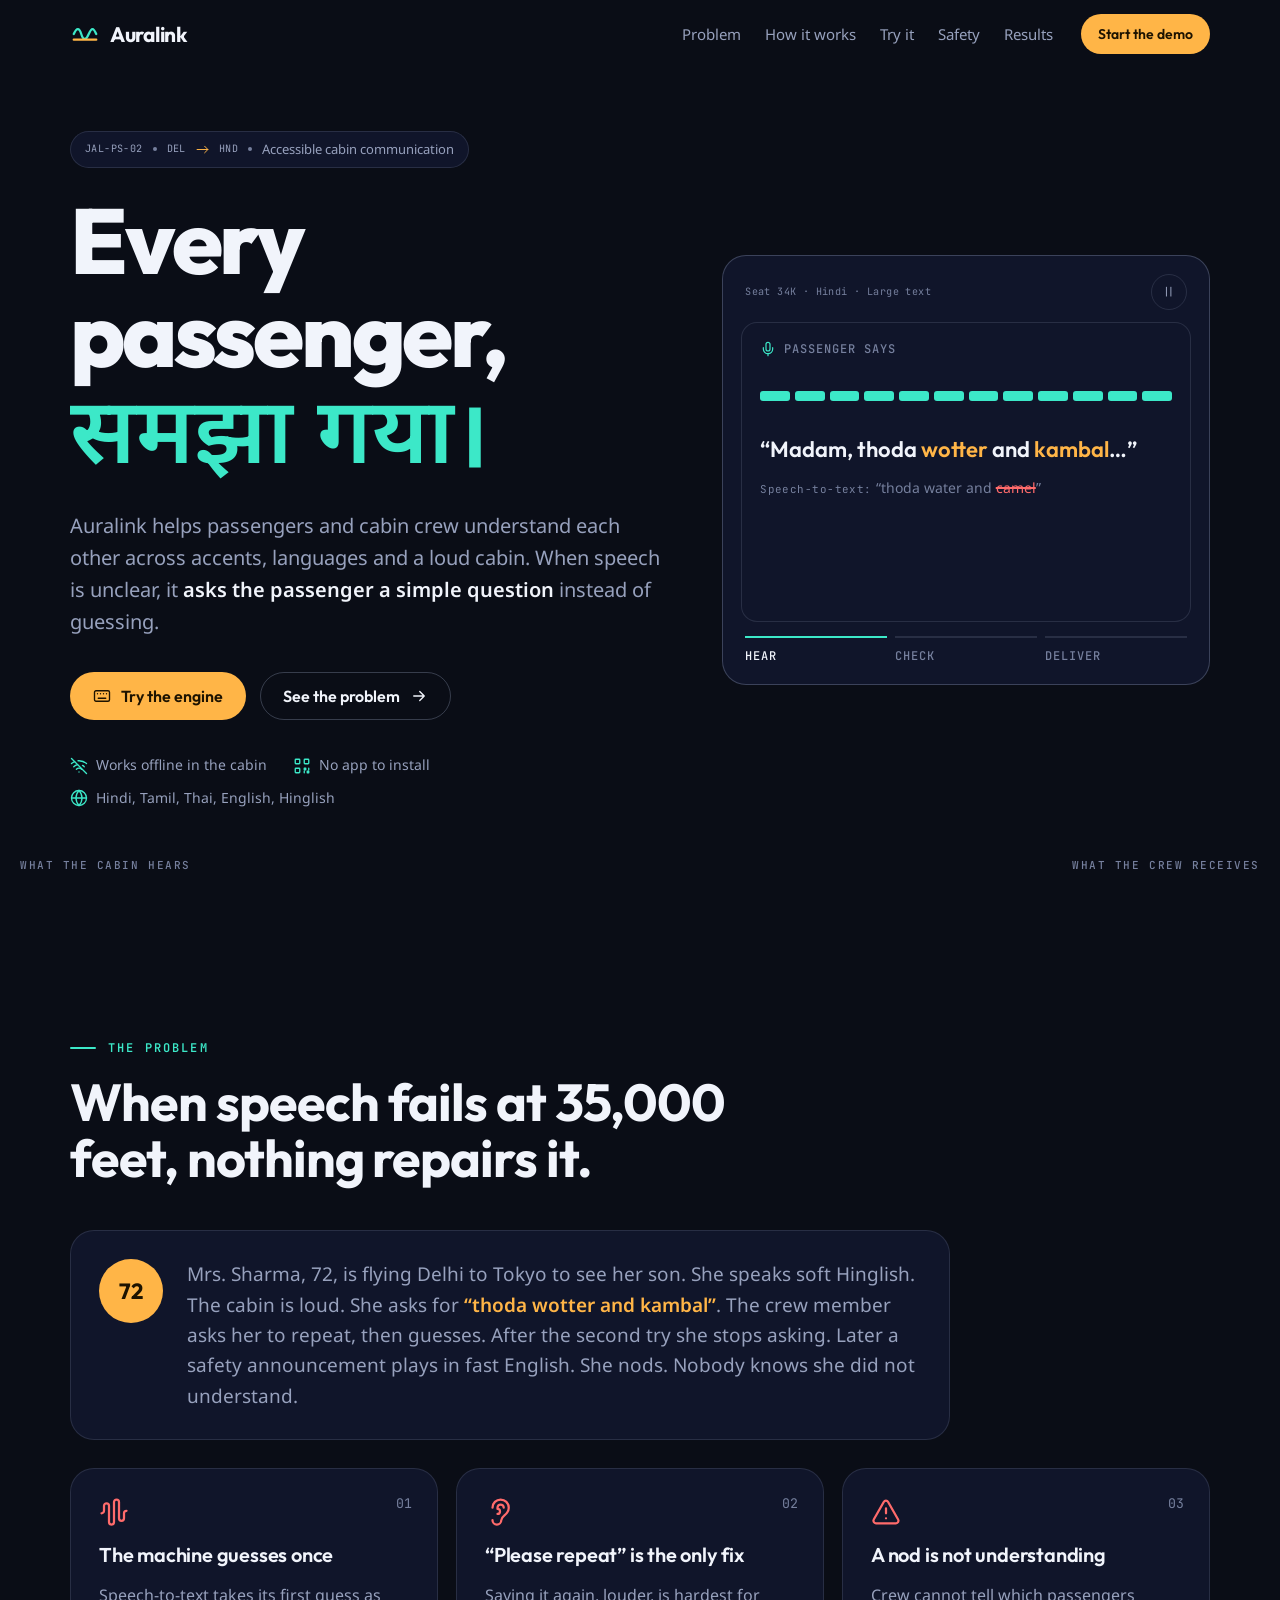
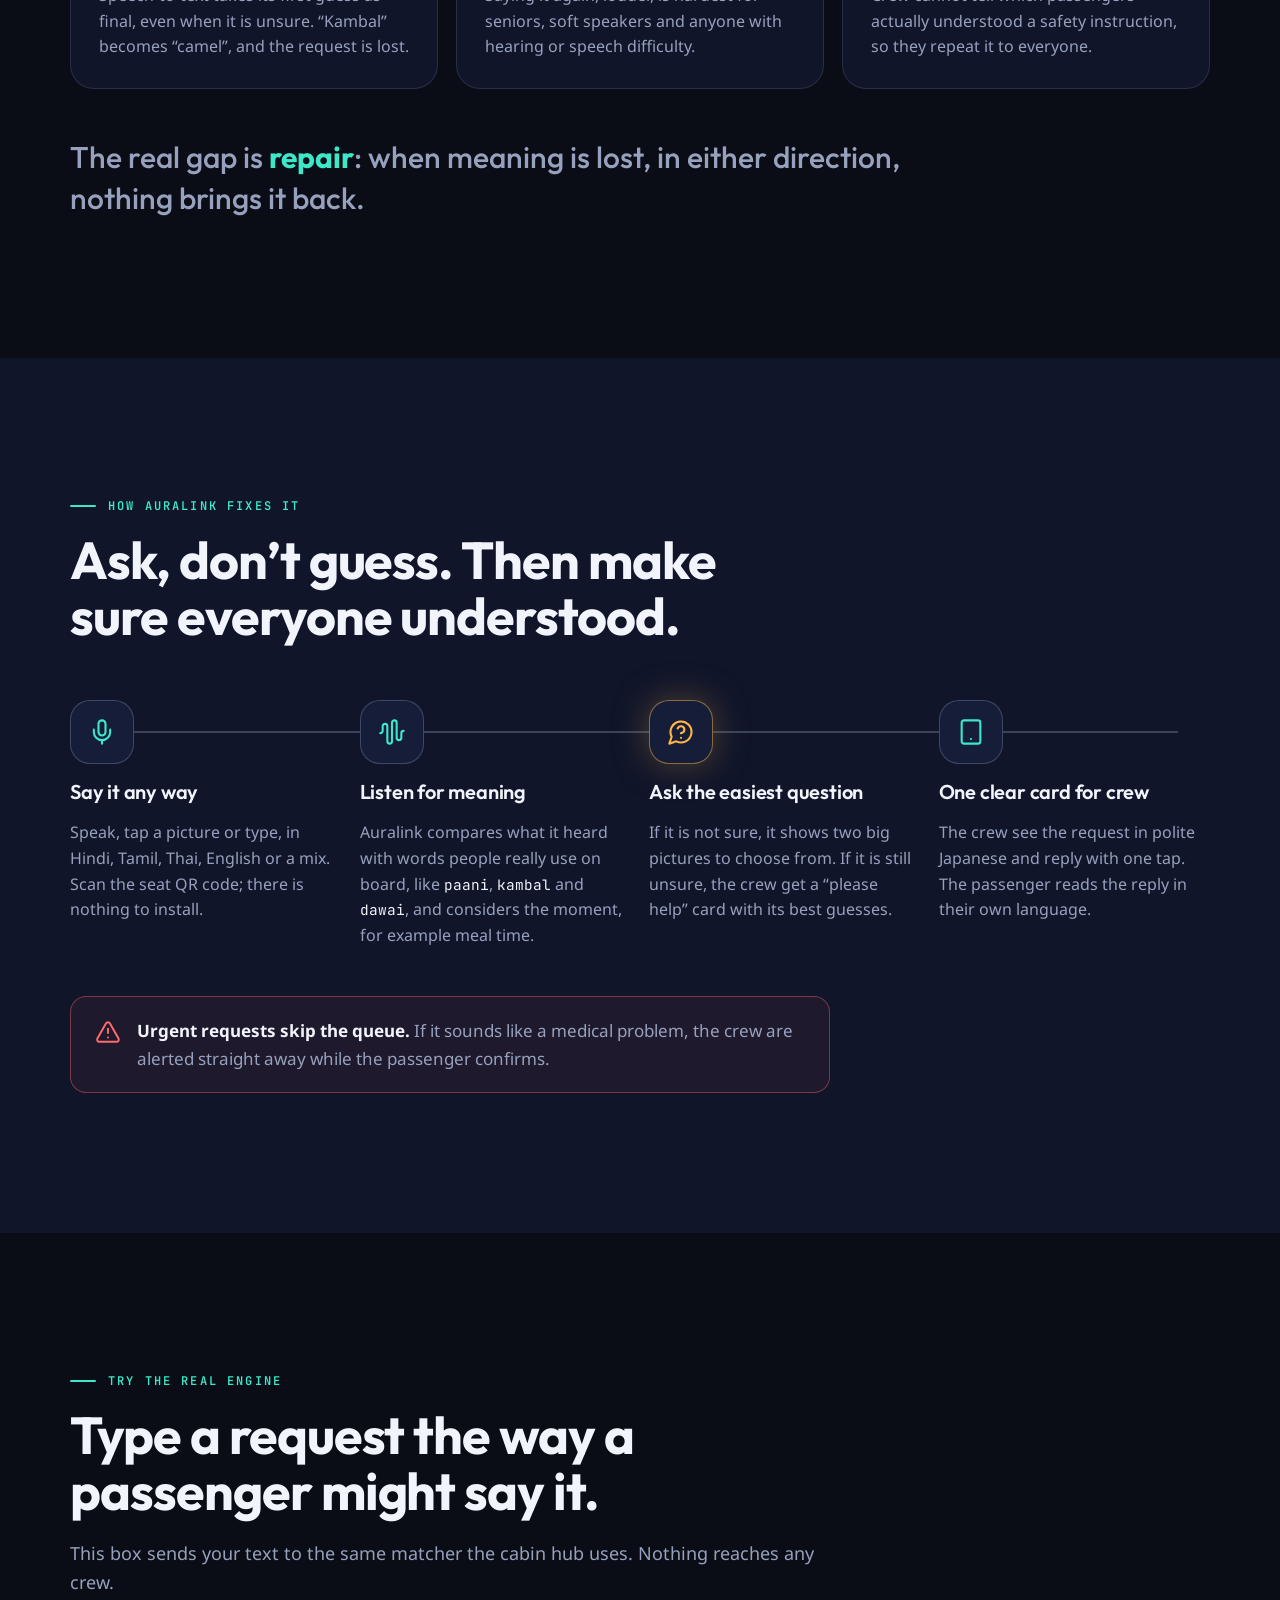
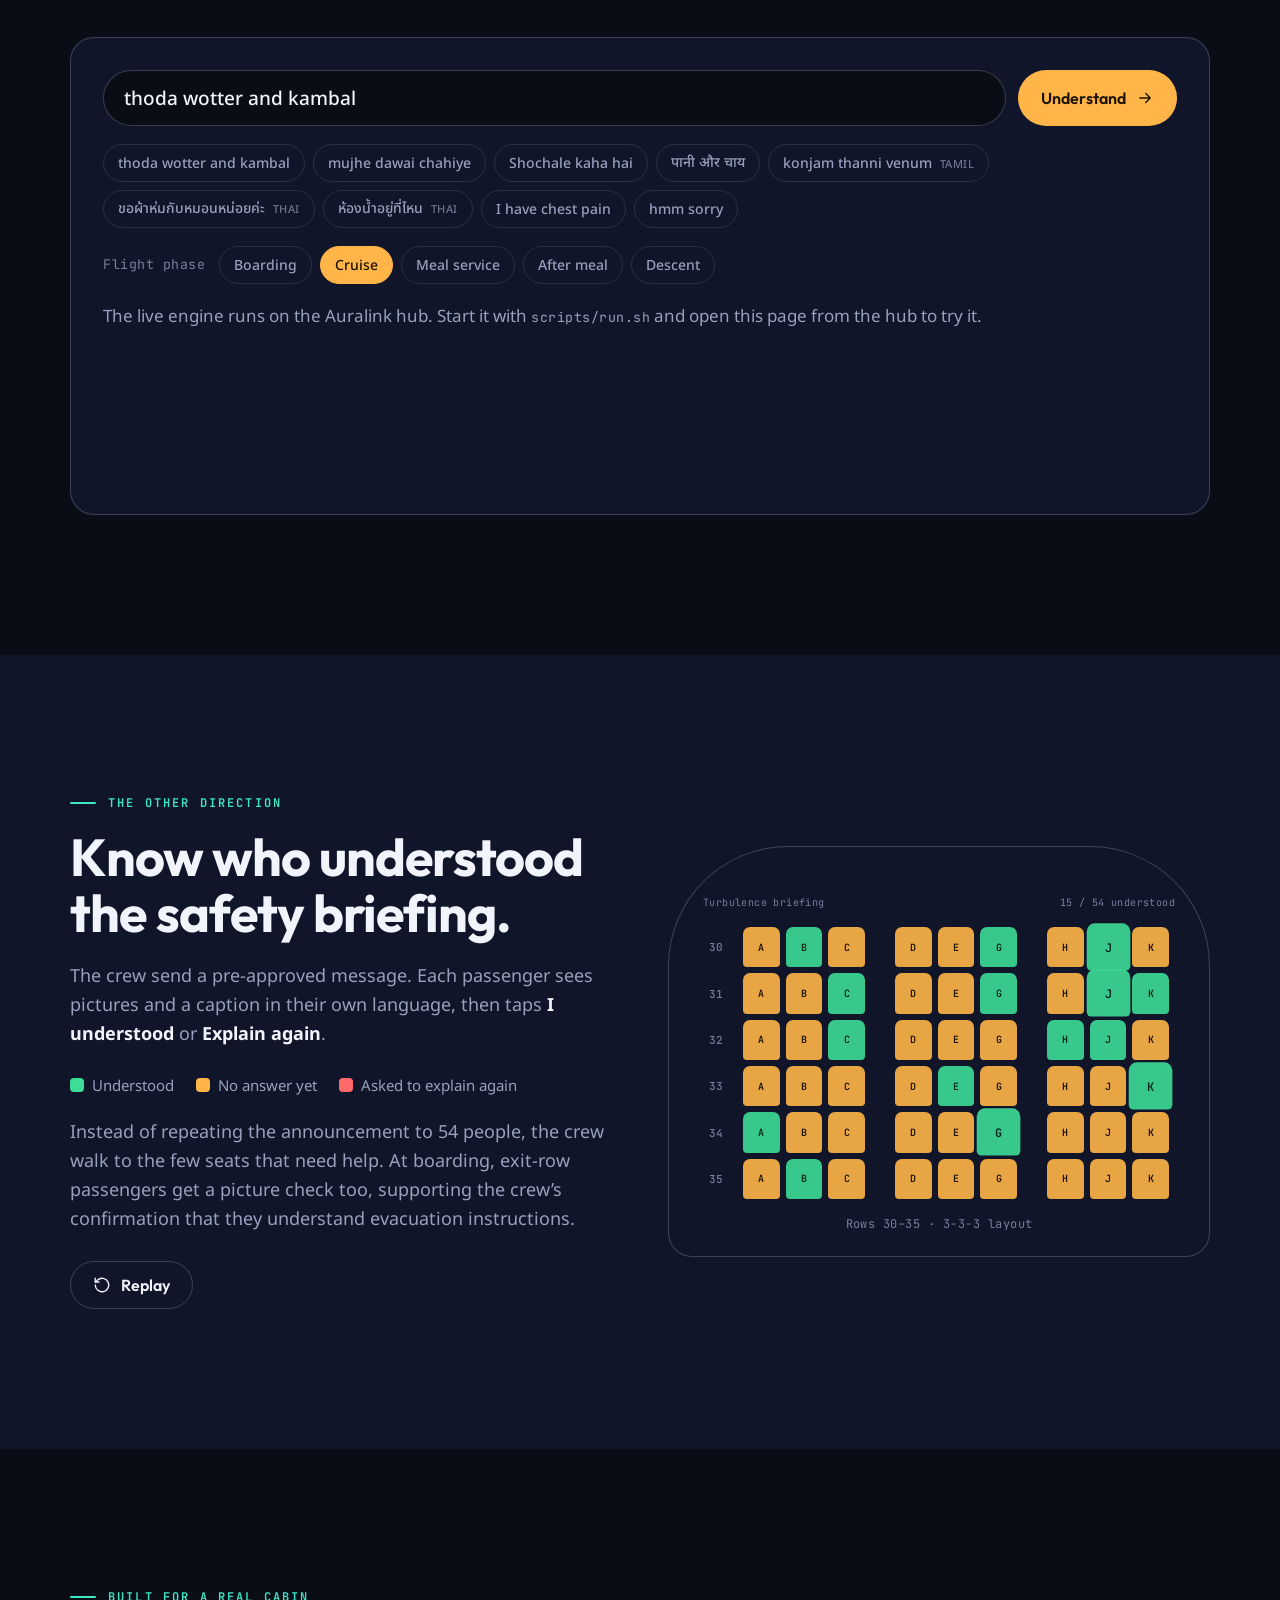
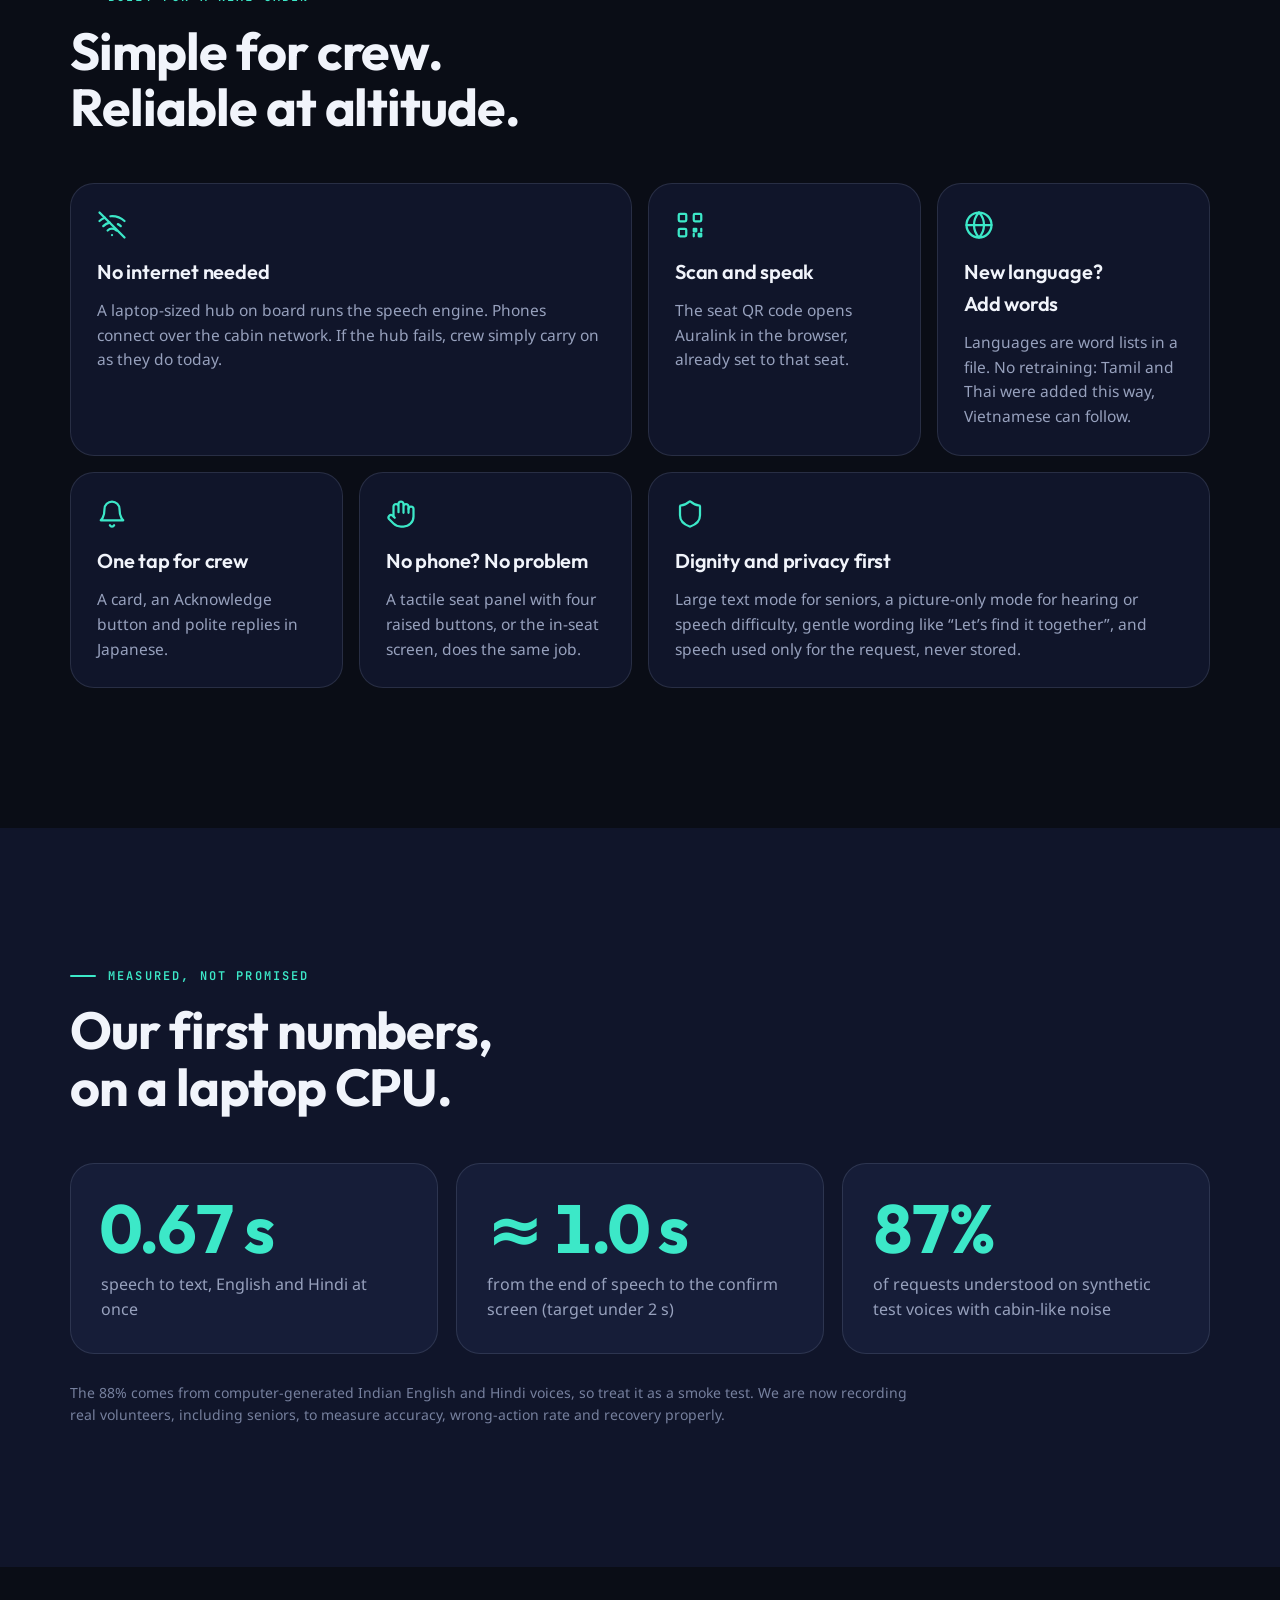
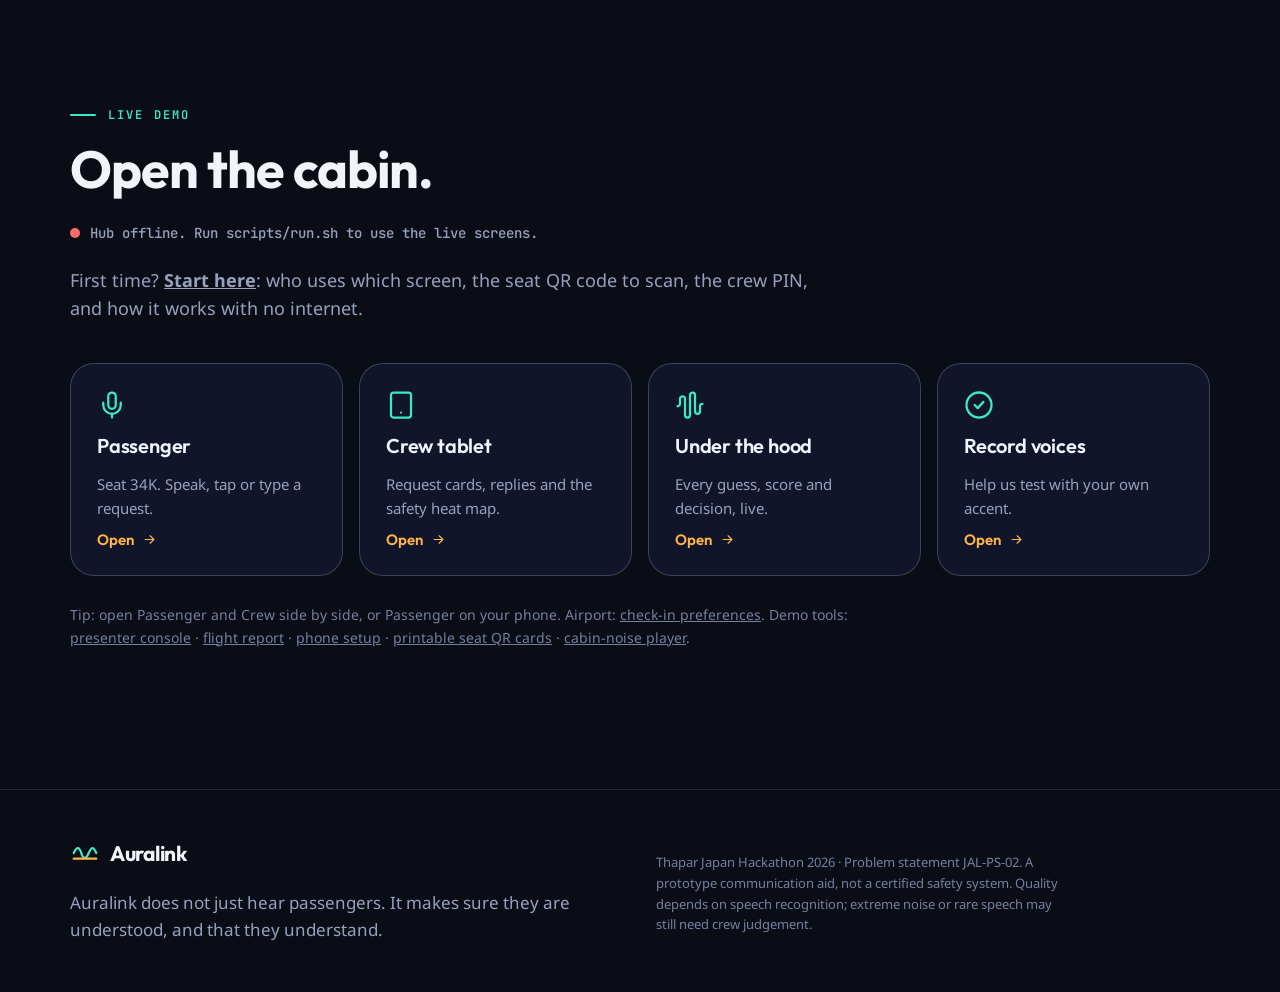
==== commit 68ef7e95: "Flat dark UI, and AI understanding merged into the main request flow UI: remove every gradient acros" ====
--- a/apps/index.html
+++ b/apps/index.html
@@ -3,6 +3,7 @@
 <head>
   <meta charset="utf-8">
   <meta name="viewport" content="width=device-width, initial-scale=1, viewport-fit=cover">
+  <meta name="color-scheme" content="dark">
   <title>Auralink · Every passenger, understood</title>
   <meta name="description" content="Auralink helps airline passengers and cabin crew understand each other across accents, languages and cabin noise. When speech is unclear, it asks instead of guessing.">
   <meta name="theme-color" content="#060915">
--- a/apps/landing.css
+++ b/apps/landing.css
@@ -1,25 +1,21 @@
-/* Auralink landing page.
-   Concept: a night flight seen through the cabin window. Aurora ribbons (teal, blue, violet) carry
-   the story from noise to meaning; amber is the cabin call-light and marks every action.
-   Deliberately dark-only: it is a night cabin. All colours are tokens below. */
+/* Auralink landing page. Flat and compact: one information colour (teal), one action colour
+   (amber), no gradients, no decoration beyond that. Dark only: it is a night cabin. */
 :root {
-  --night-0: #060915;
-  --night-1: #0b1124;
-  --night-2: #121a36;
-  --night-3: #1a2447;
-  --line: rgba(150, 175, 255, 0.14);
-  --line-strong: rgba(150, 175, 255, 0.28);
-  --ink: #edf2ff;
-  --ink-dim: #a3afcf;
-  --ink-faint: #7d89ab;
+  --night-0: #0a0d16;
+  --night-1: #10152a;
+  --night-2: #161d38;
+  --night-3: #1d2546;
+  --line: rgba(151, 161, 189, 0.18);
+  --line-strong: rgba(151, 161, 189, 0.32);
+  --ink: #f1f4fb;
+  --ink-dim: #97a1bd;
+  --ink-faint: #76809e;
   --aurora-1: #3ce8c8;
-  --aurora-2: #5b8cff;
-  --aurora-3: #a87cff;
   --call: #ffb547;
   --call-ink: #1d1300;
   --ok: #3ddc97;
   --bad: #ff6b6b;
-  --glass: rgba(18, 26, 54, 0.62);
+  --glass: var(--night-1);
 
   --display: "Outfit", "Noto Sans", system-ui, sans-serif;
   --body: "Noto Sans", "Noto Sans Devanagari", "Noto Sans JP", "Hiragino Sans", "Hiragino Kaku Gothic ProN", "Yu Gothic", "Noto Sans CJK JP", system-ui, sans-serif;
@@ -88,32 +84,13 @@
 @media (max-width: 860px) { .nav nav { display: none; } .nav .btn { margin-left: auto; } }
 
 /* hero */
-.hero { position: relative; min-height: 100svh; display: flex; align-items: center; padding: 120px 0 80px; overflow: hidden; isolation: isolate; }
-.hero::before {
-  content: ""; position: absolute; inset: 0; z-index: -2;
-  background:
-    radial-gradient(60% 50% at 15% 20%, rgba(91, 140, 255, .16), transparent 70%),
-    radial-gradient(50% 40% at 85% 75%, rgba(168, 124, 255, .14), transparent 70%),
-    radial-gradient(40% 30% at 60% 10%, rgba(60, 232, 200, .10), transparent 70%);
-}
-.hero::after { /* star field */
-  content: ""; position: absolute; inset: 0; z-index: -2; opacity: .55;
-  background-image:
-    radial-gradient(1px 1px at 12% 18%, #fff, transparent), radial-gradient(1px 1px at 72% 12%, #fff, transparent),
-    radial-gradient(1.5px 1.5px at 42% 30%, #cfe0ff, transparent), radial-gradient(1px 1px at 88% 38%, #fff, transparent),
-    radial-gradient(1px 1px at 26% 64%, #fff, transparent), radial-gradient(1.5px 1.5px at 58% 82%, #cfe0ff, transparent),
-    radial-gradient(1px 1px at 8% 88%, #fff, transparent), radial-gradient(1px 1px at 94% 90%, #fff, transparent);
-}
-.aurora { position: absolute; inset: 0; width: 100%; height: 100%; z-index: -1; }
+.hero { position: relative; min-height: 100svh; display: flex; align-items: center; padding: 120px 0 80px; overflow: hidden; isolation: isolate; background: var(--night-0); }
+.aurora { display: none; }
 .hero-scale {
   position: absolute; left: 0; right: 0; bottom: 28px; display: flex; justify-content: space-between;
   padding: 0 max(20px, env(safe-area-inset-left, 0px)); font: 500 11px var(--mono); letter-spacing: .14em; text-transform: uppercase; color: var(--ink-faint);
 }
 .hero-copy { position: relative; }
-.hero-copy::before { /* keeps the aurora from running through the text */
-  content: ""; position: absolute; inset: -60px -80px -40px -120px; z-index: -1; pointer-events: none;
-  background: radial-gradient(closest-side, rgba(6, 9, 21, .82), rgba(6, 9, 21, .5) 60%, transparent);
-}
 .hero-grid { display: grid; grid-template-columns: minmax(0, 1.1fr) minmax(0, .9fr); gap: 56px; align-items: center; width: 100%; }
 @media (max-width: 960px) { .hero-grid { grid-template-columns: 1fr; } .hero-scale { display: none; } }
 .flight-strip { display: inline-flex; align-items: center; gap: 10px; flex-wrap: wrap; padding: 7px 14px; border-radius: 999px; border: 1px solid var(--line); background: var(--glass); backdrop-filter: blur(8px); font-size: 13px; color: var(--ink-dim); margin-bottom: 26px; }
@@ -123,9 +100,7 @@
 .h1-line { display: block; }
 .h1-rotor { display: block; position: relative; height: 1.12em; overflow: hidden; }
 .rotor-word {
-  position: absolute; left: 0; top: 0; white-space: nowrap;
-  background: linear-gradient(92deg, var(--aurora-1), var(--aurora-2) 45%, var(--aurora-3));
-  -webkit-background-clip: text; background-clip: text; color: transparent;
+  position: absolute; left: 0; top: 0; white-space: nowrap; color: var(--aurora-1);
   transform: translateY(105%); opacity: 0; transition: transform .7s var(--ease), opacity .7s var(--ease);
 }
 .rotor-word:lang(hi), .rotor-word:lang(ja), .rotor-word:lang(th) { font-family: var(--body); font-weight: 600; letter-spacing: 0; }
@@ -139,7 +114,7 @@
 .hero-points svg { color: var(--aurora-1); font-size: 18px; }
 
 /* hero story card */
-.story { margin: 0; border-radius: var(--r-lg); border: 1px solid var(--line-strong); background: var(--glass); backdrop-filter: blur(18px); padding: 18px; box-shadow: 0 40px 120px -40px rgba(91, 140, 255, .45); min-width: 0; }
+.story { margin: 0; border-radius: var(--r-lg); border: 1px solid var(--line-strong); background: var(--glass); padding: 18px; min-width: 0; }
 .story-head { display: flex; align-items: center; justify-content: space-between; color: var(--ink-faint); font-size: 13px; padding: 0 4px 12px; }
 .story-stage { position: relative; height: 300px; }
 .st { position: absolute; inset: 0; padding: 18px; border-radius: var(--r-md); background: var(--night-1); border: 1px solid var(--line); display: flex; flex-direction: column; gap: 12px; opacity: 0; transform: translateY(-10px) scale(.98); transition: opacity .22s ease-in, transform .22s ease-in, visibility 0s .22s; visibility: hidden; }
@@ -148,7 +123,7 @@
 .st-label { display: flex; align-items: center; gap: 8px; color: var(--ink-faint); font: 500 12px var(--mono); letter-spacing: .08em; text-transform: uppercase; }
 .st-label svg { color: var(--aurora-1); font-size: 16px; }
 .bars { display: flex; align-items: center; gap: 5px; height: 54px; }
-.bars i { flex: 1; border-radius: 3px; background: linear-gradient(var(--aurora-1), var(--aurora-2)); height: 20%; animation: bar 1.1s ease-in-out infinite; }
+.bars i { flex: 1; border-radius: 3px; background: var(--aurora-1); height: 20%; animation: bar 1.1s ease-in-out infinite; }
 .bars i:nth-child(3n) { animation-delay: -.3s; } .bars i:nth-child(3n+1) { animation-delay: -.6s; } .bars i:nth-child(4n) { animation-delay: -.85s; }
 @keyframes bar { 50% { height: 95%; } }
 .st-quote { font: 600 22px/1.35 var(--display); }
@@ -183,7 +158,7 @@
 
 /* sections */
 .section { position: relative; padding: clamp(80px, 11vw, 140px) 0; }
-.section-alt { background: linear-gradient(180deg, var(--night-0), var(--night-1) 18%, var(--night-1) 82%, var(--night-0)); }
+.section-alt { background: var(--night-1); }
 .eyebrow { font: 600 12px var(--mono); letter-spacing: .18em; text-transform: uppercase; color: var(--aurora-1); margin-bottom: 18px; display: flex; align-items: center; gap: 12px; }
 .eyebrow::before { content: ""; width: 26px; height: 2px; background: currentColor; border-radius: 2px; }
 .sub { color: var(--ink-dim); max-width: 42em; margin-top: 20px; font-size: 18px; }
@@ -192,22 +167,22 @@
 
 /* problem */
 .persona { display: grid; grid-template-columns: auto 1fr; gap: 24px; align-items: start; margin-top: 44px; padding: 28px; border-radius: var(--r-lg); background: var(--night-1); border: 1px solid var(--line); max-width: 880px; }
-.persona-avatar { width: 64px; height: 64px; border-radius: 50%; display: grid; place-items: center; font: 700 22px var(--display); color: var(--call-ink); background: radial-gradient(circle at 30% 30%, #ffe0a6, var(--call)); }
+.persona-avatar { width: 64px; height: 64px; border-radius: 50%; display: grid; place-items: center; font: 700 22px var(--display); color: var(--call-ink); background: var(--call); }
 .persona p { font-size: 19px; color: var(--ink-dim); }
 .persona em { color: var(--call); font-style: normal; font-weight: 600; }
 @media (max-width: 600px) { .persona { grid-template-columns: 1fr; } }
 .fails { display: grid; grid-template-columns: repeat(3, minmax(0, 1fr)); gap: 18px; margin-top: 28px; }
 @media (max-width: 900px) { .fails { grid-template-columns: 1fr; } }
-.fail { position: relative; padding: 28px; border-radius: var(--r-lg); border: 1px solid var(--line); background: linear-gradient(160deg, rgba(255, 107, 107, .07), transparent 45%), var(--night-1); display: flex; flex-direction: column; gap: 12px; }
+.fail { position: relative; padding: 28px; border-radius: var(--r-lg); border: 1px solid var(--line); background: var(--night-1); display: flex; flex-direction: column; gap: 12px; }
 .fail-n { position: absolute; top: 24px; right: 24px; color: var(--ink-faint); }
 .fail-icon { font-size: 30px; color: var(--bad); }
 .fail p { color: var(--ink-dim); font-size: 16px; }
 .reframe { margin-top: 48px; font: 500 clamp(22px, 2.6vw, 30px)/1.35 var(--display); max-width: 30em; color: var(--ink-dim); }
-.reframe strong { color: var(--ink); background: linear-gradient(90deg, var(--aurora-1), var(--aurora-2)); -webkit-background-clip: text; background-clip: text; color: transparent; }
+.reframe strong { color: var(--aurora-1); }
 
 /* solution flow */
 .flow { list-style: none; padding: 0; margin: 56px 0 0; display: grid; grid-template-columns: repeat(4, minmax(0, 1fr)); gap: 18px; position: relative; }
-.flow::before { content: ""; position: absolute; top: 31px; left: 32px; right: 32px; height: 2px; background: linear-gradient(90deg, var(--aurora-1), var(--aurora-2), var(--call), var(--aurora-3)); opacity: .5; }
+.flow::before { content: ""; position: absolute; top: 31px; left: 32px; right: 32px; height: 2px; background: var(--line-strong); }
 @media (max-width: 960px) { .flow { grid-template-columns: 1fr 1fr; } .flow::before { display: none; } }
 @media (max-width: 560px) { .flow { grid-template-columns: 1fr; } }
 .flow-step { position: relative; display: flex; flex-direction: column; gap: 12px; }
@@ -221,7 +196,7 @@
 .urgent-note strong { color: var(--ink); }
 
 /* try it */
-.lab { margin-top: 40px; padding: clamp(18px, 3vw, 32px); border-radius: var(--r-lg); border: 1px solid var(--line-strong); background: radial-gradient(80% 120% at 100% 0%, rgba(91, 140, 255, .12), transparent 60%), var(--night-1); display: flex; flex-direction: column; gap: 18px; }
+.lab { margin-top: 40px; padding: clamp(18px, 3vw, 32px); border-radius: var(--r-lg); border: 1px solid var(--line-strong); background: var(--night-1); display: flex; flex-direction: column; gap: 18px; }
 .lab-input { display: flex; gap: 12px; flex-wrap: wrap; }
 .lab-input input { flex: 1 1 260px; min-width: 0; min-height: 56px; padding: 0 20px; border-radius: 999px; border: 1px solid var(--line-strong); background: var(--night-0); color: var(--ink); font: 500 19px var(--body); }
 .lab-input input:focus { border-color: var(--aurora-1); outline: none; box-shadow: 0 0 0 4px rgba(60, 232, 200, .15); }
@@ -251,7 +226,7 @@
 .rcard-head .pill { margin-left: auto; }
 .cand { display: grid; grid-template-columns: 92px 1fr 44px; gap: 10px; align-items: center; font-size: 13px; color: var(--ink-dim); }
 .cand-bar { height: 8px; border-radius: 4px; background: var(--night-0); overflow: hidden; }
-.cand-bar i { display: block; height: 100%; border-radius: 4px; background: linear-gradient(90deg, var(--aurora-1), var(--aurora-2)); transform-origin: left; animation: grow .6s var(--ease) both; }
+.cand-bar i { display: block; height: 100%; border-radius: 4px; background: var(--aurora-1); transform-origin: left; animation: grow .6s var(--ease) both; }
 .cand:not(.top) .cand-bar i { background: var(--ink-faint); }
 .cand.top { color: var(--ink); }
 @keyframes grow { from { transform: scaleX(0); } }
@@ -286,7 +261,7 @@
 .bento { display: grid; grid-template-columns: repeat(4, minmax(0, 1fr)); gap: 16px; margin-top: 48px; }
 .tile { grid-column: span 1; padding: 26px; border-radius: var(--r-lg); background: var(--night-1); border: 1px solid var(--line); display: flex; flex-direction: column; gap: 10px; transition: border-color .3s, transform .3s var(--ease); }
 .tile:hover { border-color: var(--line-strong); transform: translateY(-2px); }
-.tile-wide { grid-column: span 2; background: radial-gradient(100% 140% at 0% 0%, rgba(60, 232, 200, .09), transparent 60%), var(--night-1); }
+.tile-wide { grid-column: span 2; background: var(--night-1); }
 .tile > svg { font-size: 30px; color: var(--aurora-1); margin-bottom: 6px; }
 .tile p { color: var(--ink-dim); font-size: 15.5px; }
 @media (max-width: 960px) { .bento { grid-template-columns: 1fr 1fr; } }
@@ -296,12 +271,11 @@
 .stats { display: grid; grid-template-columns: repeat(3, minmax(0, 1fr)); gap: 18px; margin-top: 48px; }
 @media (max-width: 860px) { .stats { grid-template-columns: 1fr; } }
 .stat { padding: 30px; border-radius: var(--r-lg); border: 1px solid var(--line); background: var(--night-2); display: flex; flex-direction: column; gap: 10px; }
-.stat b { font: 700 clamp(46px, 6vw, 68px)/1 var(--display); letter-spacing: -0.03em; font-variant-numeric: tabular-nums; background: linear-gradient(92deg, var(--aurora-1), var(--aurora-2)); -webkit-background-clip: text; background-clip: text; color: transparent; }
+.stat b { font: 700 clamp(46px, 6vw, 68px)/1 var(--display); letter-spacing: -0.03em; font-variant-numeric: tabular-nums; color: var(--aurora-1); }
 .stat span { color: var(--ink-dim); font-size: 16px; }
 
 /* launch */
 .launch { overflow: hidden; }
-.launch::before { content: ""; position: absolute; inset: auto -20% -60% -20%; height: 120%; background: radial-gradient(50% 50% at 50% 50%, rgba(91, 140, 255, .18), transparent 70%); pointer-events: none; }
 .status { display: inline-flex; align-items: center; gap: 10px; font: 500 14px var(--mono); color: var(--ink-dim); }
 .status i { width: 10px; height: 10px; border-radius: 50%; background: var(--ink-faint); }
 .status.on i { background: var(--ok); box-shadow: 0 0 0 4px rgba(61, 220, 151, .2); animation: live 2s ease-in-out infinite; }
